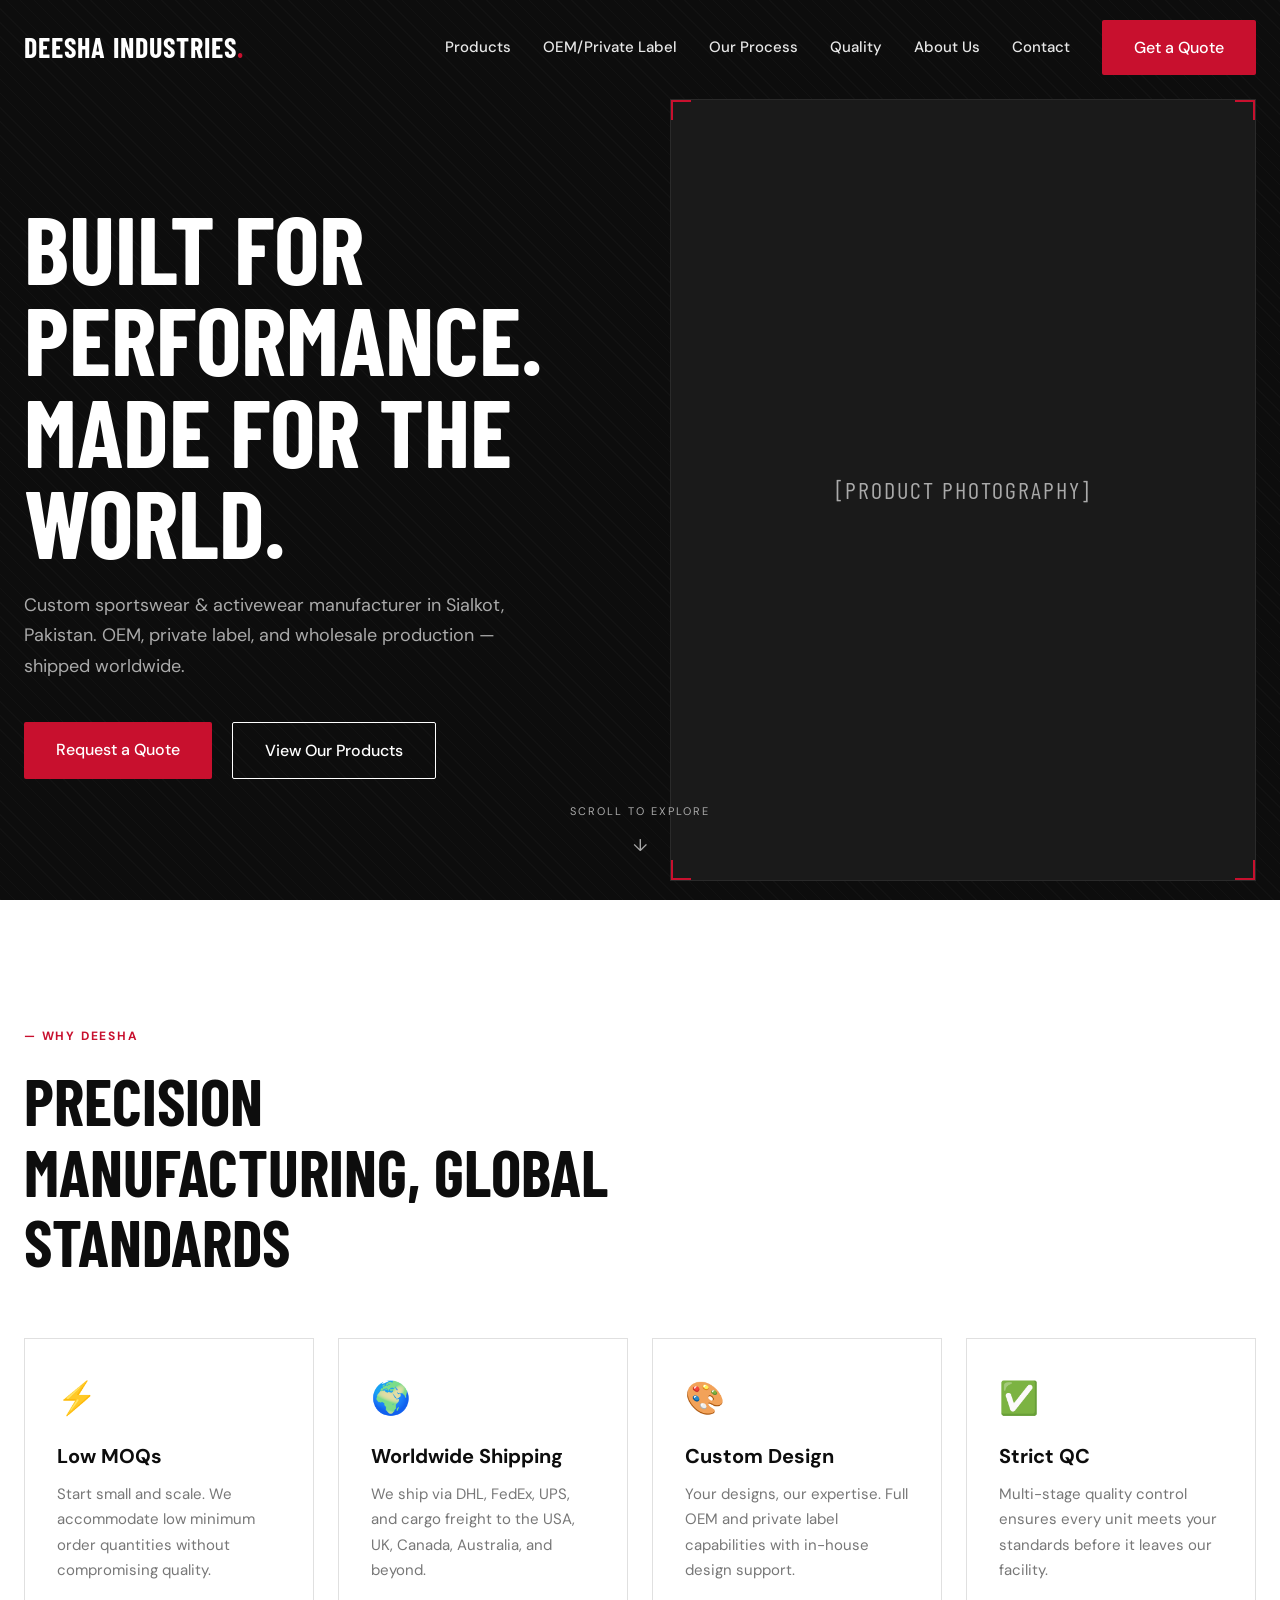
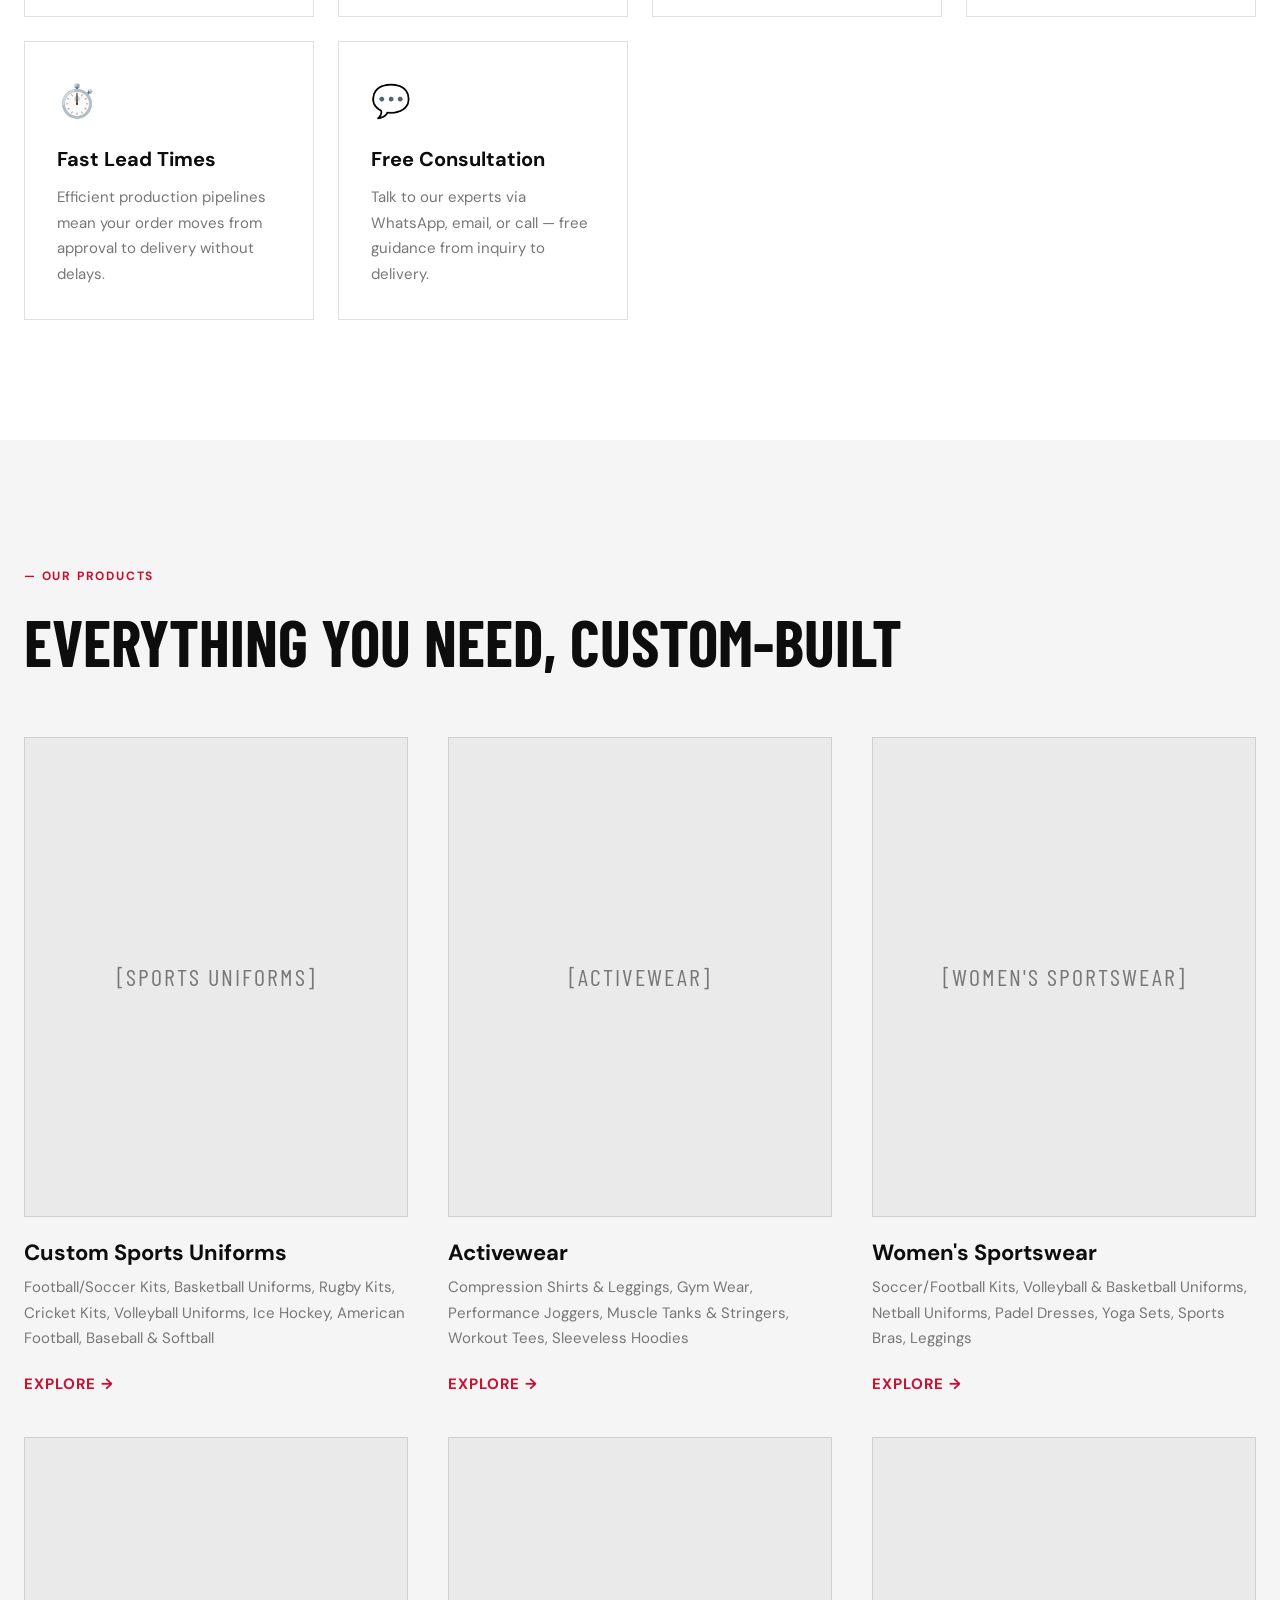
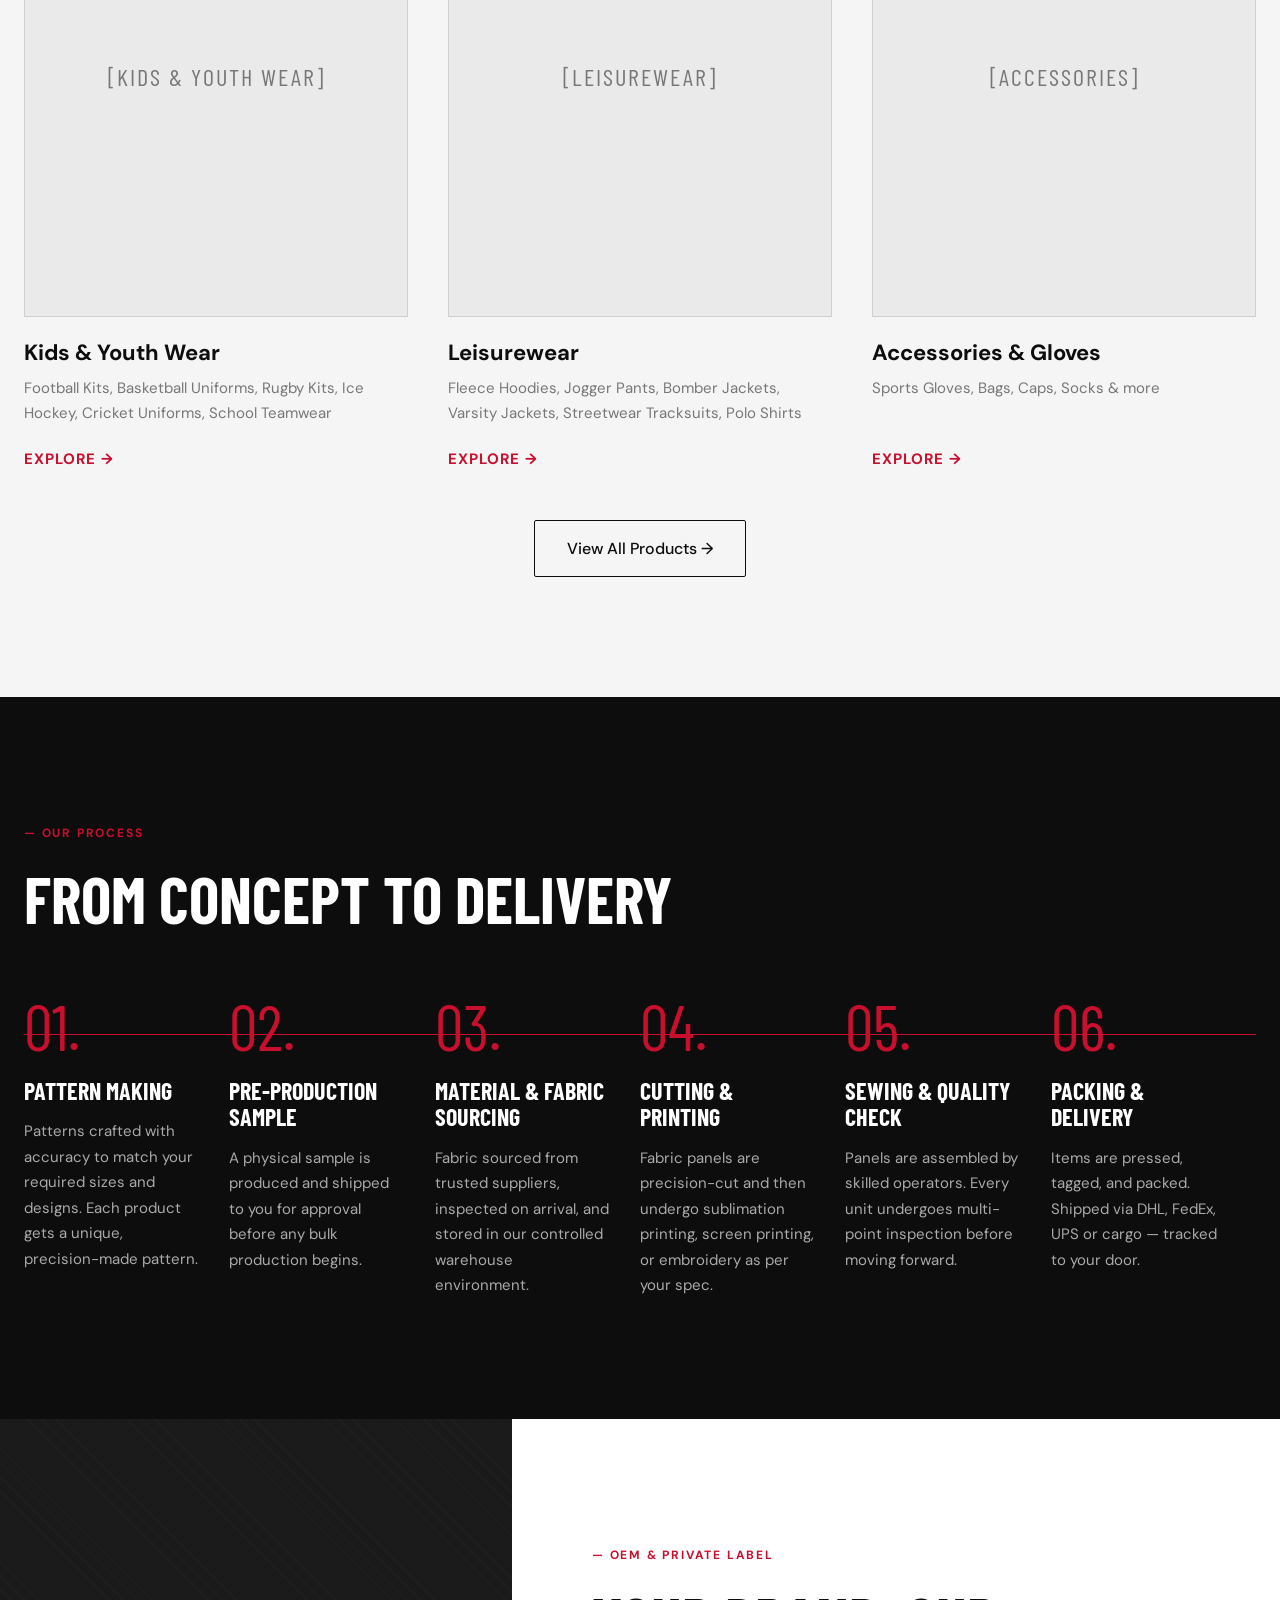
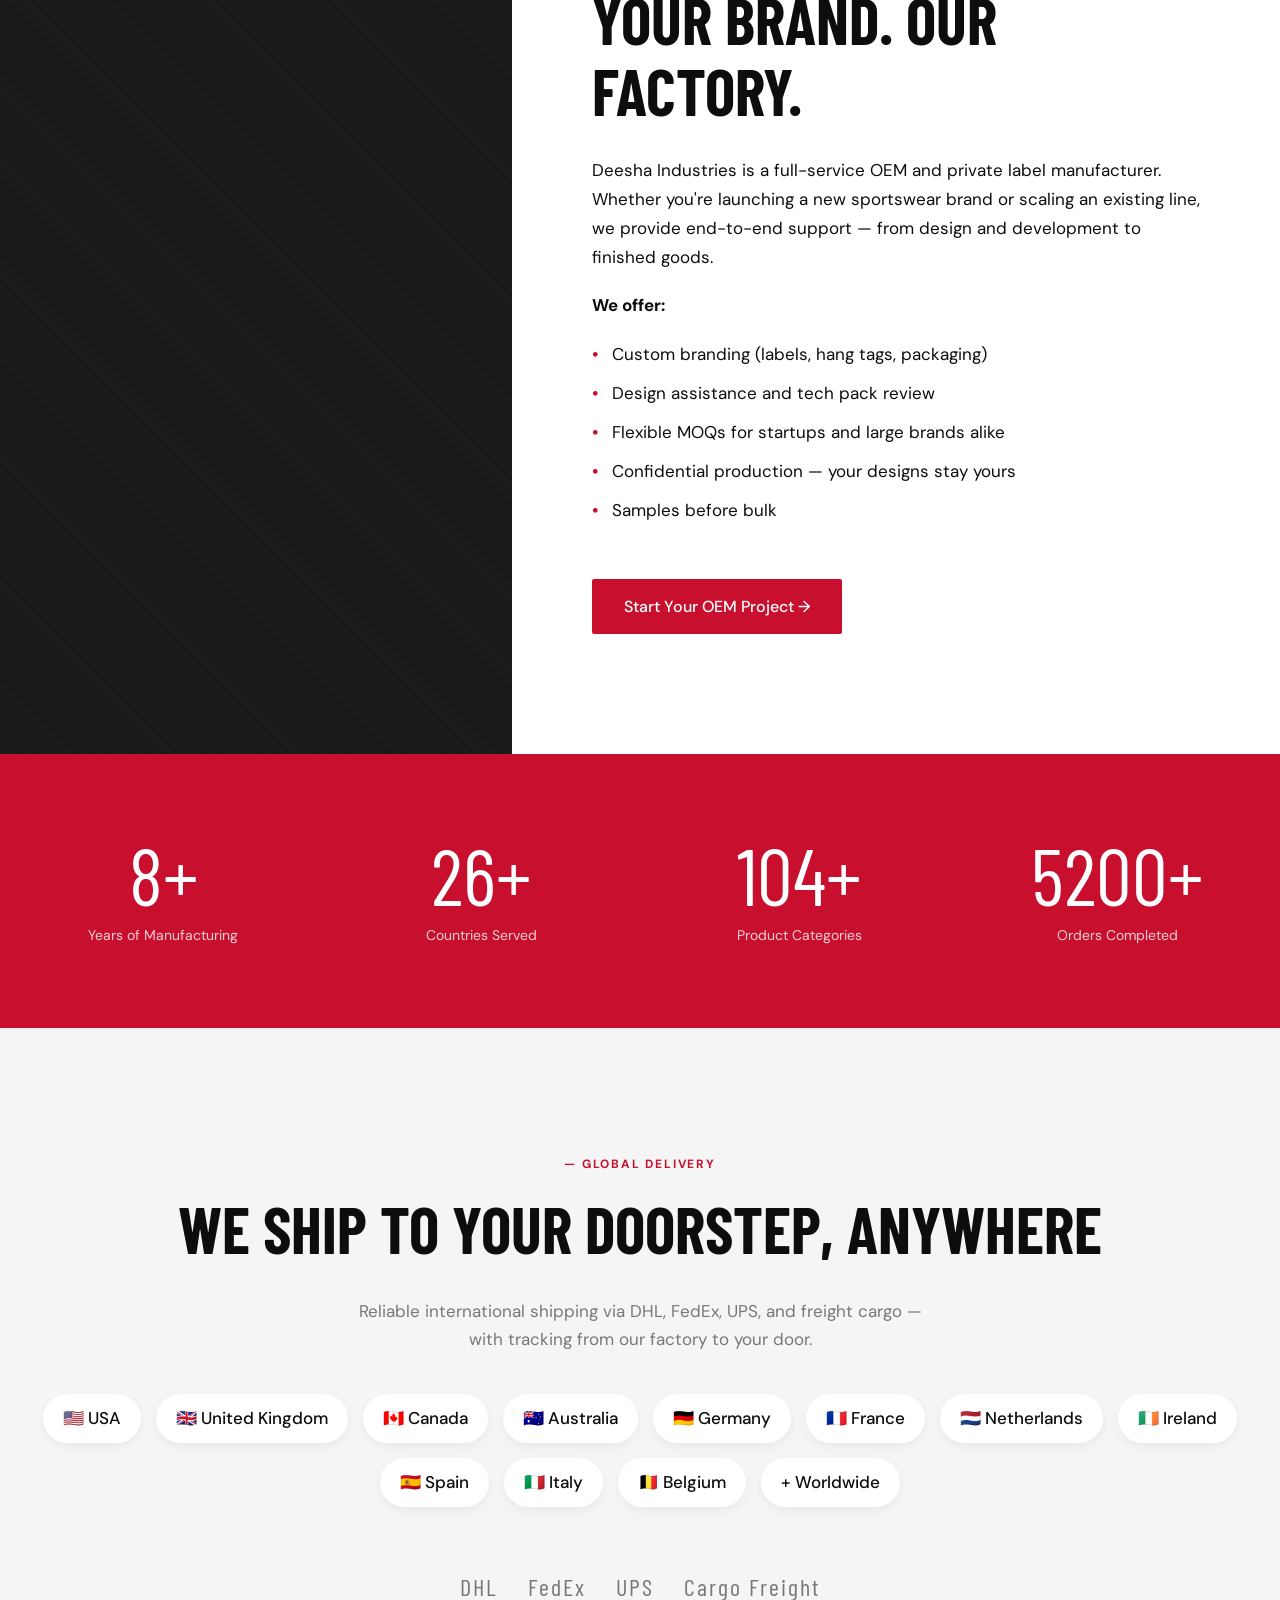
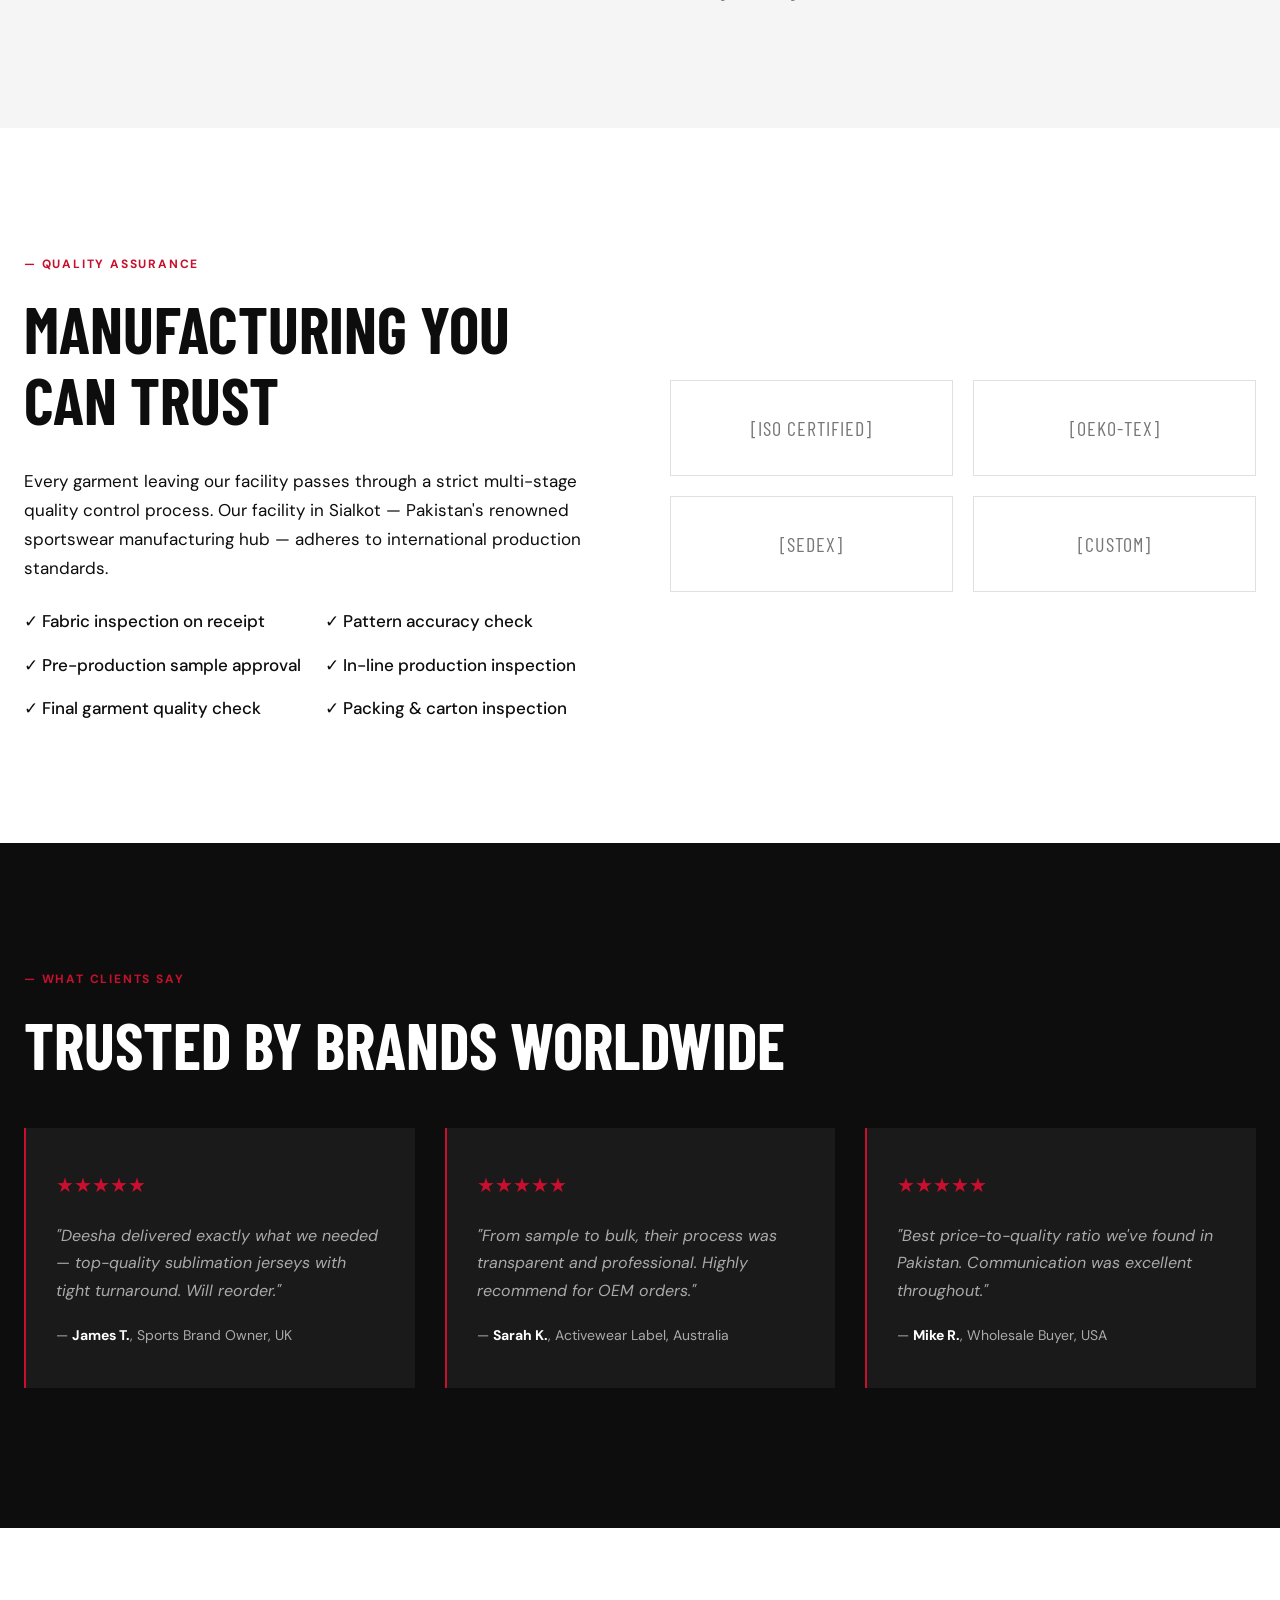
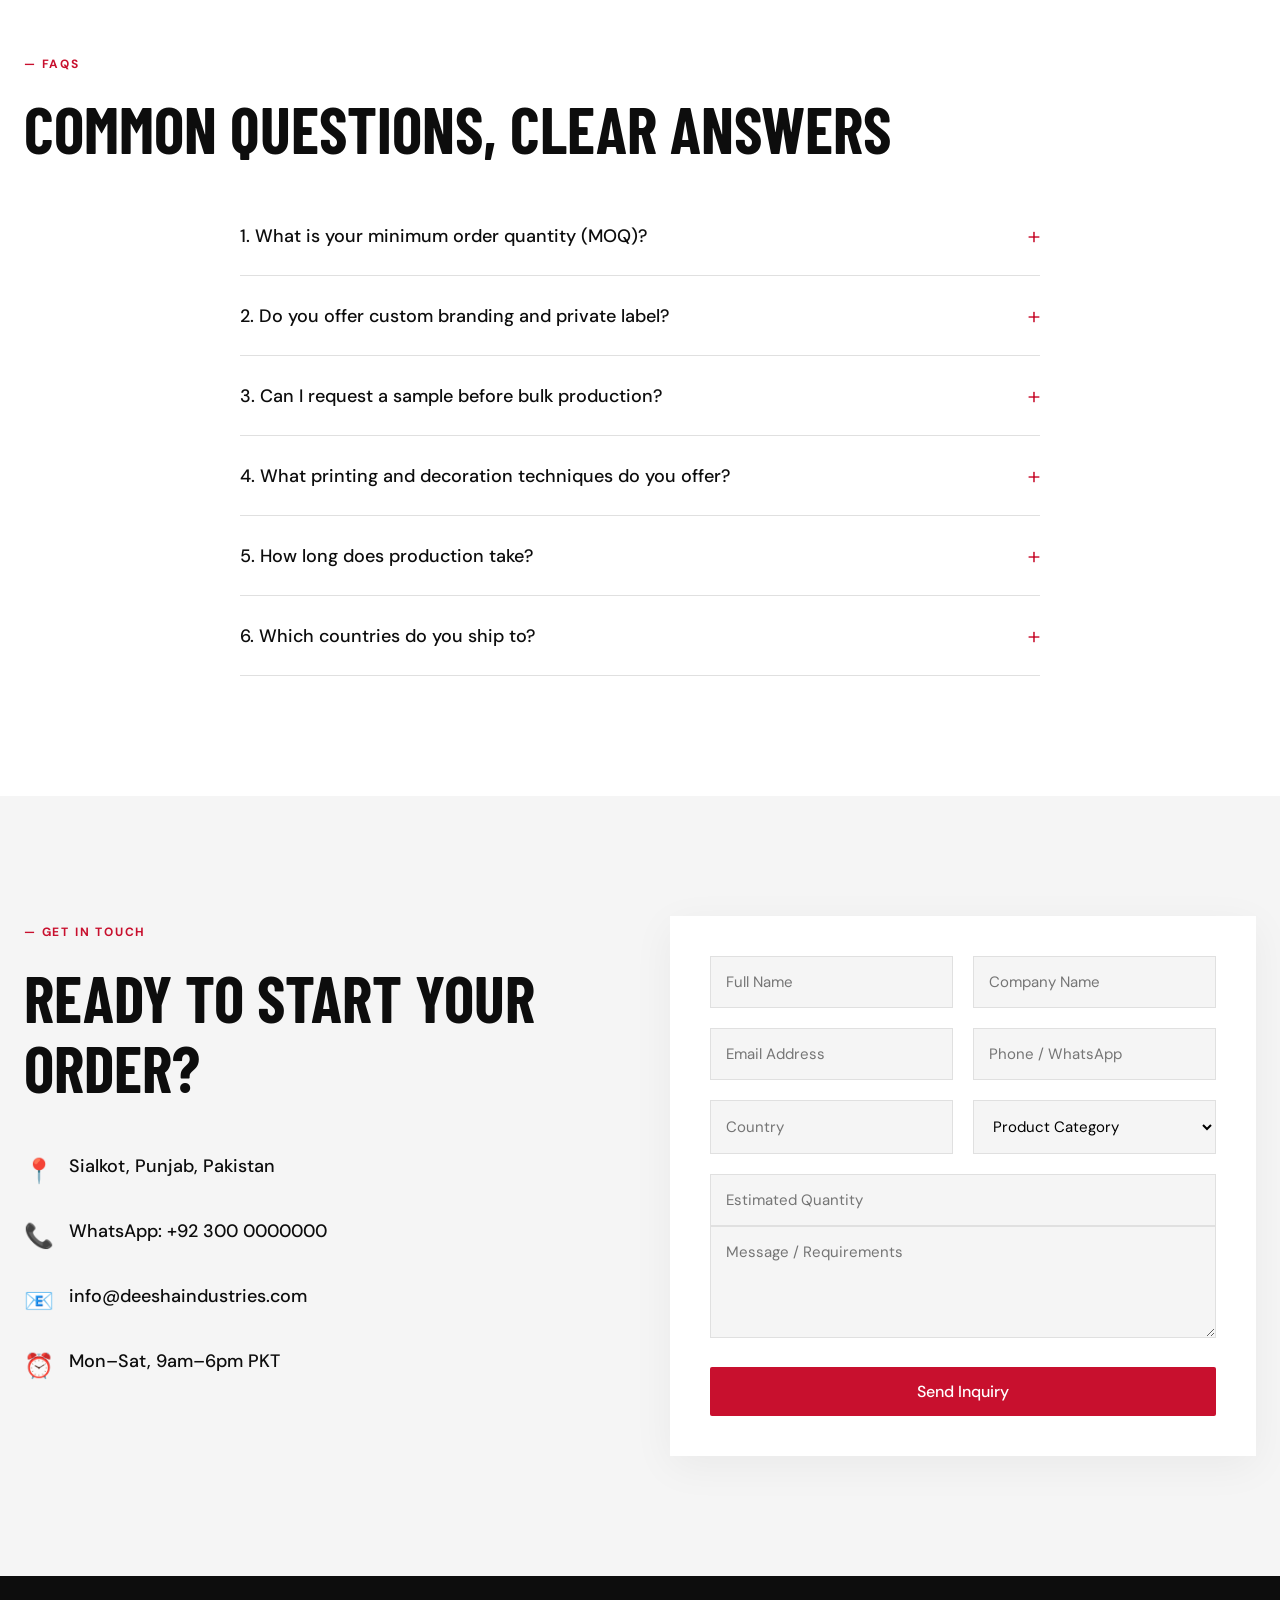
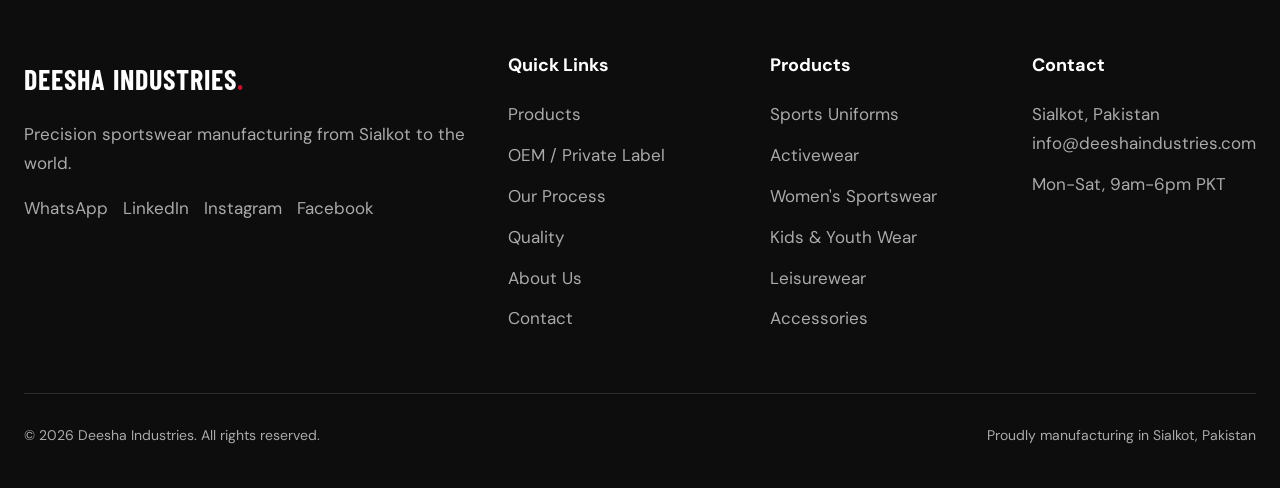
==== index.html @ e4eeff24 "init" ====
<!DOCTYPE html>
<html lang="en">
<head>
    <meta charset="UTF-8">
    <meta name="viewport" content="width=device-width, initial-scale=1.0">
    <meta name="description" content="Deesha Industries - Custom sportswear & activewear manufacturer in Sialkot, Pakistan. OEM, private label, and wholesale production — shipped worldwide.">
    <meta property="og:title" content="Deesha Industries - Premium Sportswear Manufacturer">
    <title>Deesha Industries | Sportswear Manufacturer</title>
    
    <link rel="preconnect" href="https://fonts.googleapis.com">
    <link rel="preconnect" href="https://fonts.gstatic.com" crossorigin>
    <link href="https://fonts.googleapis.com/css2?family=Barlow+Condensed:wght@700&family=DM+Sans:opsz,wght@9..40,400;9..40,500&display=swap" rel="stylesheet">
    
    <link rel="stylesheet" href="style.css">
</head>
<body>

    <!-- Navigation -->
    <nav id="navbar">
        <div class="nav-container">
            <a href="#" class="logo">DEESHA INDUSTRIES<span class="dot">.</span></a>
            
            <div class="nav-links">
                <a href="#products">Products</a>
                <a href="#oem">OEM/Private Label</a>
                <a href="#process">Our Process</a>
                <a href="#quality">Quality</a>
                <a href="#about">About Us</a>
                <a href="#contact">Contact</a>
                <a href="#contact" class="btn btn-primary nav-btn">Get a Quote</a>
            </div>

            <button class="hamburger" aria-label="Toggle menu">
                <span></span>
                <span></span>
                <span></span>
            </button>
        </div>
    </nav>

    <!-- Mobile Nav Overlay -->
    <div class="mobile-nav-overlay">
        <div class="mobile-nav-links">
            <a href="#products">Products</a>
            <a href="#oem">OEM/Private Label</a>
            <a href="#process">Our Process</a>
            <a href="#quality">Quality</a>
            <a href="#about">About Us</a>
            <a href="#contact">Contact</a>
            <a href="#contact" class="btn btn-primary">Get a Quote</a>
        </div>
    </div>

    <!-- Hero Section -->
    <section id="hero" class="hero">
        <div class="container hero-container">
            <div class="hero-content fade-up">
                <h1>BUILT FOR<br>PERFORMANCE.<br>MADE FOR THE WORLD.</h1>
                <p>Custom sportswear & activewear manufacturer in Sialkot, Pakistan. OEM, private label, and wholesale production — shipped worldwide.</p>
                <div class="hero-btns">
                    <a href="#contact" class="btn btn-primary">Request a Quote</a>
                    <a href="#products" class="btn btn-ghost">View Our Products</a>
                </div>
            </div>
            <div class="hero-image fade-up delay-1">
                <div class="placeholder-box">
                    <div class="corner top-left"></div>
                    <div class="corner top-right"></div>
                    <div class="corner bottom-left"></div>
                    <div class="corner bottom-right"></div>
                    <span>[PRODUCT PHOTOGRAPHY]</span>
                </div>
            </div>
        </div>
        <div class="scroll-indicator">
            <span>SCROLL TO EXPLORE</span>
            <div class="arrow">↓</div>
        </div>
    </section>

    <!-- Why Choose Us -->
    <section id="about" class="why-us section-padding">
        <div class="container">
            <span class="section-label">— WHY DEESHA</span>
            <h2 class="fade-up">Precision Manufacturing, Global Standards</h2>
            
            <div class="features-grid">
                <div class="feature-card fade-up">
                    <div class="icon">⚡</div>
                    <h3>Low MOQs</h3>
                    <p>Start small and scale. We accommodate low minimum order quantities without compromising quality.</p>
                </div>
                <div class="feature-card fade-up delay-1">
                    <div class="icon">🌍</div>
                    <h3>Worldwide Shipping</h3>
                    <p>We ship via DHL, FedEx, UPS, and cargo freight to the USA, UK, Canada, Australia, and beyond.</p>
                </div>
                <div class="feature-card fade-up delay-2">
                    <div class="icon">🎨</div>
                    <h3>Custom Design</h3>
                    <p>Your designs, our expertise. Full OEM and private label capabilities with in-house design support.</p>
                </div>
                <div class="feature-card fade-up delay-3">
                    <div class="icon">✅</div>
                    <h3>Strict QC</h3>
                    <p>Multi-stage quality control ensures every unit meets your standards before it leaves our facility.</p>
                </div>
                <div class="feature-card fade-up">
                    <div class="icon">⏱️</div>
                    <h3>Fast Lead Times</h3>
                    <p>Efficient production pipelines mean your order moves from approval to delivery without delays.</p>
                </div>
                <div class="feature-card fade-up delay-1">
                    <div class="icon">💬</div>
                    <h3>Free Consultation</h3>
                    <p>Talk to our experts via WhatsApp, email, or call — free guidance from inquiry to delivery.</p>
                </div>
            </div>
        </div>
    </section>

    <!-- Products Grid -->
    <section id="products" class="products section-padding">
        <div class="container">
            <span class="section-label">— OUR PRODUCTS</span>
            <h2 class="fade-up">Everything You Need, Custom-Built</h2>
            
            <div class="products-grid">
                <div class="product-card fade-up">
                    <div class="product-img placeholder-box light">
                        <span>[SPORTS UNIFORMS]</span>
                    </div>
                    <h3>Custom Sports Uniforms</h3>
                    <p>Football/Soccer Kits, Basketball Uniforms, Rugby Kits, Cricket Kits, Volleyball Uniforms, Ice Hockey, American Football, Baseball & Softball</p>
                    <a href="#" class="explore-link">Explore →</a>
                </div>
                <div class="product-card fade-up delay-1">
                    <div class="product-img placeholder-box light">
                        <span>[ACTIVEWEAR]</span>
                    </div>
                    <h3>Activewear</h3>
                    <p>Compression Shirts & Leggings, Gym Wear, Performance Joggers, Muscle Tanks & Stringers, Workout Tees, Sleeveless Hoodies</p>
                    <a href="#" class="explore-link">Explore →</a>
                </div>
                <div class="product-card fade-up delay-2">
                    <div class="product-img placeholder-box light">
                        <span>[WOMEN'S SPORTSWEAR]</span>
                    </div>
                    <h3>Women's Sportswear</h3>
                    <p>Soccer/Football Kits, Volleyball & Basketball Uniforms, Netball Uniforms, Padel Dresses, Yoga Sets, Sports Bras, Leggings</p>
                    <a href="#" class="explore-link">Explore →</a>
                </div>
                <div class="product-card fade-up">
                    <div class="product-img placeholder-box light">
                        <span>[KIDS & YOUTH WEAR]</span>
                    </div>
                    <h3>Kids & Youth Wear</h3>
                    <p>Football Kits, Basketball Uniforms, Rugby Kits, Ice Hockey, Cricket Uniforms, School Teamwear</p>
                    <a href="#" class="explore-link">Explore →</a>
                </div>
                <div class="product-card fade-up delay-1">
                    <div class="product-img placeholder-box light">
                        <span>[LEISUREWEAR]</span>
                    </div>
                    <h3>Leisurewear</h3>
                    <p>Fleece Hoodies, Jogger Pants, Bomber Jackets, Varsity Jackets, Streetwear Tracksuits, Polo Shirts</p>
                    <a href="#" class="explore-link">Explore →</a>
                </div>
                <div class="product-card fade-up delay-2">
                    <div class="product-img placeholder-box light">
                        <span>[ACCESSORIES]</span>
                    </div>
                    <h3>Accessories & Gloves</h3>
                    <p>Sports Gloves, Bags, Caps, Socks & more</p>
                    <a href="#" class="explore-link">Explore →</a>
                </div>
            </div>
            
            <div class="text-center mt-5 fade-up">
                <a href="#" class="btn btn-ghost dark-text">View All Products →</a>
            </div>
        </div>
    </section>

    <!-- How We Work -->
    <section id="process" class="process section-padding dark-section">
        <div class="container">
            <span class="section-label dark">— OUR PROCESS</span>
            <h2 class="fade-up text-white">From Concept to Delivery</h2>
            
            <div class="timeline fade-up">
                <div class="timeline-line"></div>
                <div class="timeline-step">
                    <div class="step-num">01.</div>
                    <h3>Pattern Making</h3>
                    <p>Patterns crafted with accuracy to match your required sizes and designs. Each product gets a unique, precision-made pattern.</p>
                </div>
                <div class="timeline-step">
                    <div class="step-num">02.</div>
                    <h3>Pre-Production Sample</h3>
                    <p>A physical sample is produced and shipped to you for approval before any bulk production begins.</p>
                </div>
                <div class="timeline-step">
                    <div class="step-num">03.</div>
                    <h3>Material & Fabric Sourcing</h3>
                    <p>Fabric sourced from trusted suppliers, inspected on arrival, and stored in our controlled warehouse environment.</p>
                </div>
                <div class="timeline-step">
                    <div class="step-num">04.</div>
                    <h3>Cutting & Printing</h3>
                    <p>Fabric panels are precision-cut and then undergo sublimation printing, screen printing, or embroidery as per your spec.</p>
                </div>
                <div class="timeline-step">
                    <div class="step-num">05.</div>
                    <h3>Sewing & Quality Check</h3>
                    <p>Panels are assembled by skilled operators. Every unit undergoes multi-point inspection before moving forward.</p>
                </div>
                <div class="timeline-step">
                    <div class="step-num">06.</div>
                    <h3>Packing & Delivery</h3>
                    <p>Items are pressed, tagged, and packed. Shipped via DHL, FedEx, UPS or cargo — tracked to your door.</p>
                </div>
            </div>
        </div>
    </section>

    <!-- OEM / Private Label -->
    <section id="oem" class="oem">
        <div class="oem-split">
            <div class="oem-dark"></div>
            <div class="oem-content section-padding fade-up">
                <span class="section-label">— OEM & PRIVATE LABEL</span>
                <h2>Your Brand. Our Factory.</h2>
                <p>Deesha Industries is a full-service OEM and private label manufacturer. Whether you're launching a new sportswear brand or scaling an existing line, we provide end-to-end support — from design and development to finished goods.</p>
                
                <p><strong>We offer:</strong></p>
                <ul>
                    <li>Custom branding (labels, hang tags, packaging)</li>
                    <li>Design assistance and tech pack review</li>
                    <li>Flexible MOQs for startups and large brands alike</li>
                    <li>Confidential production — your designs stay yours</li>
                    <li>Samples before bulk</li>
                </ul>
                
                <a href="#contact" class="btn btn-primary mt-4">Start Your OEM Project →</a>
            </div>
        </div>
    </section>

    <!-- Stats -->
    <section class="stats">
        <div class="container">
            <div class="stats-grid" id="stats-counter">
                <div class="stat-item">
                    <div class="stat-num"><span class="counter" data-target="15">0</span>+</div>
                    <div class="stat-label">Years of Manufacturing</div>
                </div>
                <div class="stat-item">
                    <div class="stat-num"><span class="counter" data-target="50">0</span>+</div>
                    <div class="stat-label">Countries Served</div>
                </div>
                <div class="stat-item">
                    <div class="stat-num"><span class="counter" data-target="200">0</span>+</div>
                    <div class="stat-label">Product Categories</div>
                </div>
                <div class="stat-item">
                    <div class="stat-num"><span class="counter" data-target="10000">0</span>+</div>
                    <div class="stat-label">Orders Completed</div>
                </div>
            </div>
        </div>
    </section>

    <!-- Global Shipping -->
    <section class="shipping section-padding">
        <div class="container fade-up">
            <span class="section-label">— GLOBAL DELIVERY</span>
            <h2>We Ship to Your Doorstep, Anywhere</h2>
            <p class="subtext">Reliable international shipping via DHL, FedEx, UPS, and freight cargo — with tracking from our factory to your door.</p>
            
            <div class="regions-cloud mt-5">
                <span class="region-tag">🇺🇸 USA</span>
                <span class="region-tag">🇬🇧 United Kingdom</span>
                <span class="region-tag">🇨🇦 Canada</span>
                <span class="region-tag">🇦🇺 Australia</span>
                <span class="region-tag">🇩🇪 Germany</span>
                <span class="region-tag">🇫🇷 France</span>
                <span class="region-tag">🇳🇱 Netherlands</span>
                <span class="region-tag">🇮🇪 Ireland</span>
                <span class="region-tag">🇪🇸 Spain</span>
                <span class="region-tag">🇮🇹 Italy</span>
                <span class="region-tag">🇧🇪 Belgium</span>
                <span class="region-tag">+ Worldwide</span>
            </div>
            
            <div class="partners mt-5">
                <span class="partner-badge">DHL</span>
                <span class="partner-badge">FedEx</span>
                <span class="partner-badge">UPS</span>
                <span class="partner-badge">Cargo Freight</span>
            </div>
        </div>
    </section>

    <!-- Certifications & Quality -->
    <section id="quality" class="quality section-padding bg-white">
        <div class="container">
            <div class="quality-grid">
                <div class="quality-content fade-up">
                    <span class="section-label">— QUALITY ASSURANCE</span>
                    <h2>Manufacturing You Can Trust</h2>
                    <p>Every garment leaving our facility passes through a strict multi-stage quality control process. Our facility in Sialkot — Pakistan's renowned sportswear manufacturing hub — adheres to international production standards.</p>
                    
                    <ul class="check-list mt-4">
                        <li>✓ Fabric inspection on receipt</li>
                        <li>✓ Pattern accuracy check</li>
                        <li>✓ Pre-production sample approval</li>
                        <li>✓ In-line production inspection</li>
                        <li>✓ Final garment quality check</li>
                        <li>✓ Packing & carton inspection</li>
                    </ul>
                </div>
                <div class="certifications fade-up delay-1">
                    <div class="cert-box">
                        <span>[ISO CERTIFIED]</span>
                    </div>
                    <div class="cert-box">
                        <span>[OEKO-TEX]</span>
                    </div>
                    <div class="cert-box">
                        <span>[SEDEX]</span>
                    </div>
                    <div class="cert-box">
                        <span>[CUSTOM]</span>
                    </div>
                </div>
            </div>
        </div>
    </section>

    <!-- Testimonials -->
    <section class="testimonials section-padding dark-section">
        <div class="container">
            <span class="section-label dark">— WHAT CLIENTS SAY</span>
            <h2 class="fade-up text-white">Trusted by Brands Worldwide</h2>
            
            <div class="testimonial-grid mt-5">
                <div class="testimonial-card fade-up">
                    <div class="stars">★★★★★</div>
                    <p class="quote">"Deesha delivered exactly what we needed — top-quality sublimation jerseys with tight turnaround. Will reorder."</p>
                    <p class="author">— <strong>James T.</strong>, Sports Brand Owner, UK</p>
                </div>
                <div class="testimonial-card fade-up delay-1">
                    <div class="stars">★★★★★</div>
                    <p class="quote">"From sample to bulk, their process was transparent and professional. Highly recommend for OEM orders."</p>
                    <p class="author">— <strong>Sarah K.</strong>, Activewear Label, Australia</p>
                </div>
                <div class="testimonial-card fade-up delay-2">
                    <div class="stars">★★★★★</div>
                    <p class="quote">"Best price-to-quality ratio we've found in Pakistan. Communication was excellent throughout."</p>
                    <p class="author">— <strong>Mike R.</strong>, Wholesale Buyer, USA</p>
                </div>
            </div>
        </div>
    </section>

    <!-- FAQ -->
    <section class="faq section-padding bg-white">
        <div class="container fade-up">
            <span class="section-label">— FAQS</span>
            <h2>Common Questions, Clear Answers</h2>
            
            <div class="accordion mt-5">
                <div class="accordion-item">
                    <button class="accordion-header">1. What is your minimum order quantity (MOQ)? <span class="icon">+</span></button>
                    <div class="accordion-content">
                        <p>Our MOQ varies by product type. We accommodate small runs for startups and large bulk orders for established brands. Contact us for specific MOQs.</p>
                    </div>
                </div>
                <div class="accordion-item">
                    <button class="accordion-header">2. Do you offer custom branding and private label? <span class="icon">+</span></button>
                    <div class="accordion-content">
                        <p>Yes. We offer full private label services including custom labels, hang tags, packaging, and confidential production.</p>
                    </div>
                </div>
                <div class="accordion-item">
                    <button class="accordion-header">3. Can I request a sample before bulk production? <span class="icon">+</span></button>
                    <div class="accordion-content">
                        <p>Absolutely. We produce a pre-production sample for your approval before any bulk order begins.</p>
                    </div>
                </div>
                <div class="accordion-item">
                    <button class="accordion-header">4. What printing and decoration techniques do you offer? <span class="icon">+</span></button>
                    <div class="accordion-content">
                        <p>We offer sublimation printing, screen printing, heat transfer, and embroidery depending on the product.</p>
                    </div>
                </div>
                <div class="accordion-item">
                    <button class="accordion-header">5. How long does production take? <span class="icon">+</span></button>
                    <div class="accordion-content">
                        <p>Lead times vary by order size and complexity, but typically range from 3–6 weeks after sample approval.</p>
                    </div>
                </div>
                <div class="accordion-item">
                    <button class="accordion-header">6. Which countries do you ship to? <span class="icon">+</span></button>
                    <div class="accordion-content">
                        <p>We ship worldwide including USA, UK, Canada, Australia, Germany, France, Netherlands, Ireland, and many more countries via DHL, FedEx, UPS, and cargo.</p>
                    </div>
                </div>
            </div>
        </div>
    </section>

    <!-- Contact -->
    <section id="contact" class="contact section-padding">
        <div class="container">
            <div class="contact-grid">
                <div class="contact-info fade-up">
                    <span class="section-label">— GET IN TOUCH</span>
                    <h2>Ready to Start Your Order?</h2>
                    
                    <div class="info-items mt-5">
                        <div class="info-item">
                            <span class="icon">📍</span>
                            <p>Sialkot, Punjab, Pakistan</p>
                        </div>
                        <div class="info-item">
                            <span class="icon">📞</span>
                            <p><a href="#">WhatsApp: +92 300 0000000</a></p>
                        </div>
                        <div class="info-item">
                            <span class="icon">📧</span>
                            <p><a href="mailto:info@deeshaindustries.com">info@deeshaindustries.com</a></p>
                        </div>
                        <div class="info-item">
                            <span class="icon">⏰</span>
                            <p>Mon–Sat, 9am–6pm PKT</p>
                        </div>
                    </div>
                </div>
                <div class="contact-form fade-up delay-1">
                    <form action="mailto:info@deeshaindustries.com" method="post" enctype="text/plain">
                        <div class="form-row">
                            <input type="text" name="name" placeholder="Full Name" required>
                            <input type="text" name="company" placeholder="Company Name">
                        </div>
                        <div class="form-row">
                            <input type="email" name="email" placeholder="Email Address" required>
                            <input type="tel" name="phone" placeholder="Phone / WhatsApp">
                        </div>
                        <div class="form-row">
                            <input type="text" name="country" placeholder="Country" required>
                            <select name="category" required>
                                <option value="" disabled selected>Product Category</option>
                                <option value="Sports Uniforms">Sports Uniforms</option>
                                <option value="Activewear">Activewear</option>
                                <option value="Women's Wear">Women's Wear</option>
                                <option value="Kids Wear">Kids Wear</option>
                                <option value="Leisurewear">Leisurewear</option>
                                <option value="Accessories">Accessories</option>
                                <option value="Other">Other</option>
                            </select>
                        </div>
                        <input type="text" name="quantity" placeholder="Estimated Quantity">
                        <textarea name="message" placeholder="Message / Requirements" rows="4" required></textarea>
                        <button type="submit" class="btn btn-primary w-100">Send Inquiry</button>
                    </form>
                </div>
            </div>
        </div>
    </section>

    <!-- Footer -->
    <footer class="footer">
        <div class="container">
            <div class="footer-grid">
                <div class="footer-col">
                    <a href="#" class="logo text-white">DEESHA INDUSTRIES<span class="dot">.</span></a>
                    <p class="mt-3 text-muted">Precision sportswear manufacturing from Sialkot to the world.</p>
                    <div class="social-links mt-3">
                        <a href="#">WhatsApp</a>
                        <a href="#">LinkedIn</a>
                        <a href="#">Instagram</a>
                        <a href="#">Facebook</a>
                    </div>
                </div>
                <div class="footer-col">
                    <h4>Quick Links</h4>
                    <a href="#products">Products</a>
                    <a href="#oem">OEM / Private Label</a>
                    <a href="#process">Our Process</a>
                    <a href="#quality">Quality</a>
                    <a href="#about">About Us</a>
                    <a href="#contact">Contact</a>
                </div>
                <div class="footer-col">
                    <h4>Products</h4>
                    <a href="#">Sports Uniforms</a>
                    <a href="#">Activewear</a>
                    <a href="#">Women's Sportswear</a>
                    <a href="#">Kids & Youth Wear</a>
                    <a href="#">Leisurewear</a>
                    <a href="#">Accessories</a>
                </div>
                <div class="footer-col">
                    <h4>Contact</h4>
                    <p>Sialkot, Pakistan</p>
                    <p><a href="mailto:info@deeshaindustries.com">info@deeshaindustries.com</a></p>
                    <p>Mon-Sat, 9am-6pm PKT</p>
                </div>
            </div>
            <div class="footer-bottom mt-5">
                <p>&copy; 2026 Deesha Industries. All rights reserved.</p>
                <p>Proudly manufacturing in Sialkot, Pakistan</p>
            </div>
        </div>
    </footer>

    <script src="script.js"></script>
</body>
</html>
---- style.css ----
/* =========================================
   CSS Variables
   ========================================= */
:root {
  --color-bg-dark: #0D0D0D;
  --color-bg-mid: #1A1A1A;
  --color-bg-light: #F5F5F5;
  --color-white: #FFFFFF;
  --color-accent: #C8102E;        /* Primary red */
  --color-accent-hover: #A00D24;  /* Darker red for hover */
  --color-text-primary: #0D0D0D;
  --color-text-muted: #777777;
  --color-text-on-dark: #AAAAAA;
  --color-border: #E0E0E0;
  --color-border-dark: #2A2A2A;

  --font-heading: 'Barlow Condensed', sans-serif;
  --font-body: 'DM Sans', sans-serif;
}

/* =========================================
   Reset & Base Styles
   ========================================= */
* {
  margin: 0;
  padding: 0;
  box-sizing: border-box;
}

html {
  scroll-behavior: smooth;
}

body {
  font-family: var(--font-body);
  font-size: 17px;
  line-height: 1.7;
  color: var(--color-text-primary);
  background-color: var(--color-white);
  overflow-x: hidden;
}

h1, h2, h3, h4, h5, h6 {
  font-family: var(--font-heading);
  text-transform: uppercase;
  font-weight: 700;
  margin-bottom: 0.5em;
  line-height: 1.1;
}

h1 { font-size: 48px; }
h2 { font-size: 36px; }
h3 { font-size: 28px; }
h4 { font-size: 24px; }

@media (min-width: 768px) {
  h1 { font-size: 80px; }
  h2 { font-size: 52px; }
  h3 { font-size: 32px; }
}

@media (min-width: 1200px) {
  h1 { font-size: 96px; line-height: 0.95; }
  h2 { font-size: 64px; }
}

a {
  text-decoration: none;
  color: inherit;
  transition: all 0.3s ease;
}

ul {
  list-style: none;
}

img {
  max-width: 100%;
  height: auto;
  display: block;
}

.container {
  width: 100%;
  max-width: 1280px;
  margin: 0 auto;
  padding: 0 24px;
}

.section-padding {
  padding: 80px 0;
}

@media (min-width: 768px) {
  .section-padding {
    padding: 120px 0;
  }
}

.mt-3 { margin-top: 1rem; }
.mt-4 { margin-top: 1.5rem; }
.mt-5 { margin-top: 3rem; }
.w-100 { width: 100%; }
.text-center { text-align: center; }
.text-white { color: var(--color-white) !important; }
.text-muted { color: var(--color-text-on-dark); }

/* Section Labels */
.section-label {
  display: inline-block;
  font-size: 12px;
  color: var(--color-accent);
  text-transform: uppercase;
  letter-spacing: 0.15em;
  font-weight: 700;
  margin-bottom: 20px;
}

.section-label.dark {
  color: var(--color-accent);
}

/* =========================================
   Buttons
   ========================================= */
.btn {
  display: inline-block;
  padding: 14px 32px;
  font-family: var(--font-body);
  font-weight: 500;
  font-size: 16px;
  text-align: center;
  cursor: pointer;
  border: none;
  border-radius: 2px;
  transition: all 0.3s ease;
}

.btn-primary {
  background-color: var(--color-accent);
  color: var(--color-white);
}

.btn-primary:hover {
  background-color: var(--color-accent-hover);
  transform: translateY(-2px);
  box-shadow: 0 10px 20px rgba(200, 16, 46, 0.2);
}

.btn-ghost {
  background-color: transparent;
  color: var(--color-white);
  border: 1px solid var(--color-white);
}

.btn-ghost:hover {
  background-color: var(--color-white);
  color: var(--color-bg-dark);
}

.btn-ghost.dark-text {
  color: var(--color-text-primary);
  border-color: var(--color-text-primary);
}

.btn-ghost.dark-text:hover {
  background-color: var(--color-text-primary);
  color: var(--color-white);
}

/* =========================================
   Navigation
   ========================================= */
nav {
  position: fixed;
  top: 0;
  left: 0;
  width: 100%;
  z-index: 1000;
  padding: 20px 0;
  transition: all 0.3s ease;
}

nav.scrolled {
  background-color: rgba(13, 13, 13, 0.9);
  backdrop-filter: blur(8px);
  padding: 15px 0;
  box-shadow: 0 4px 20px rgba(0, 0, 0, 0.1);
}

.nav-container {
  max-width: 1280px;
  margin: 0 auto;
  padding: 0 24px;
  display: flex;
  justify-content: space-between;
  align-items: center;
}

.logo {
  font-family: var(--font-heading);
  font-size: 28px;
  font-weight: 700;
  color: var(--color-white);
  letter-spacing: 1px;
}

.logo .dot {
  color: var(--color-accent);
}

.nav-links {
  display: none;
}

@media (min-width: 1024px) {
  .nav-links {
    display: flex;
    align-items: center;
    gap: 32px;
  }
  
  .nav-links a:not(.btn) {
    color: var(--color-white);
    font-size: 15px;
    font-weight: 500;
    position: relative;
    opacity: 0.9;
  }
  
  .nav-links a:not(.btn):hover {
    opacity: 1;
  }
  
  .nav-links a:not(.btn)::after {
    content: '';
    position: absolute;
    bottom: -5px;
    left: 0;
    width: 0;
    height: 2px;
    background-color: var(--color-accent);
    transition: width 0.3s ease;
  }
  
  .nav-links a:not(.btn):hover::after {
    width: 100%;
  }
}

/* Mobile Nav */
.hamburger {
  display: block;
  background: none;
  border: none;
  cursor: pointer;
  z-index: 1001;
}

.hamburger span {
  display: block;
  width: 25px;
  height: 2px;
  background-color: var(--color-white);
  margin: 5px 0;
  transition: all 0.3s ease;
}

@media (min-width: 1024px) {
  .hamburger {
    display: none;
  }
}

.hamburger.active span:nth-child(1) {
  transform: translateY(7px) rotate(45deg);
}

.hamburger.active span:nth-child(2) {
  opacity: 0;
}

.hamburger.active span:nth-child(3) {
  transform: translateY(-7px) rotate(-45deg);
}

.mobile-nav-overlay {
  position: fixed;
  top: 0;
  left: 0;
  width: 100%;
  height: 100vh;
  background-color: var(--color-bg-dark);
  z-index: 999;
  display: flex;
  flex-direction: column;
  justify-content: center;
  align-items: center;
  transform: translateY(-100%);
  transition: transform 0.4s cubic-bezier(0.77, 0, 0.175, 1);
}

.mobile-nav-overlay.open {
  transform: translateY(0);
}

.mobile-nav-links {
  display: flex;
  flex-direction: column;
  align-items: center;
  gap: 24px;
}

.mobile-nav-links a {
  font-family: var(--font-heading);
  font-size: 32px;
  color: var(--color-white);
}

.mobile-nav-links .btn {
  font-family: var(--font-body);
  font-size: 18px;
  margin-top: 20px;
}

/* =========================================
   Hero Section
   ========================================= */
.hero {
  position: relative;
  min-height: 100vh;
  background-color: var(--color-bg-dark);
  background-image: repeating-linear-gradient(45deg, rgba(255, 255, 255, 0.02) 0, rgba(255, 255, 255, 0.02) 1px, transparent 1px, transparent 10px);
  display: flex;
  align-items: center;
  padding-top: 80px;
  overflow: hidden;
}

.hero-container {
  display: grid;
  grid-template-columns: 1fr;
  gap: 60px;
  align-items: center;
}

@media (min-width: 1024px) {
  .hero-container {
    grid-template-columns: 1fr 1fr;
  }
}

.hero-content h1 {
  color: var(--color-white);
  margin-bottom: 24px;
}

.hero-content p {
  color: var(--color-text-on-dark);
  font-size: 18px;
  max-width: 500px;
  margin-bottom: 40px;
}

.hero-btns {
  display: flex;
  flex-wrap: wrap;
  gap: 20px;
}

/* Placeholders */
.placeholder-box {
  background-color: var(--color-bg-mid);
  border: 1px solid var(--color-border-dark);
  position: relative;
  display: flex;
  align-items: center;
  justify-content: center;
  aspect-ratio: 4/5;
  width: 100%;
}

.placeholder-box.light {
  background-color: #EAEAEA;
  border-color: #D0D0D0;
}

.placeholder-box span {
  font-family: var(--font-heading);
  font-size: 24px;
  color: var(--color-text-on-dark);
  letter-spacing: 2px;
  text-align: center;
  padding: 20px;
}

.placeholder-box.light span {
  color: var(--color-text-muted);
}

.hero-image .placeholder-box {
  aspect-ratio: 3/4;
}

.corner {
  position: absolute;
  width: 20px;
  height: 20px;
  border-color: var(--color-accent);
  border-style: solid;
}

.top-left { top: 0; left: 0; border-width: 2px 0 0 2px; }
.top-right { top: 0; right: 0; border-width: 2px 2px 0 0; }
.bottom-left { bottom: 0; left: 0; border-width: 0 0 2px 2px; }
.bottom-right { bottom: 0; right: 0; border-width: 0 2px 2px 0; }

.scroll-indicator {
  position: absolute;
  bottom: 40px;
  left: 50%;
  transform: translateX(-50%);
  display: flex;
  flex-direction: column;
  align-items: center;
  color: var(--color-text-on-dark);
}

.scroll-indicator span {
  font-size: 11px;
  text-transform: uppercase;
  letter-spacing: 2px;
  margin-bottom: 10px;
}

.scroll-indicator .arrow {
  animation: bounce 2s infinite;
}

@keyframes bounce {
  0%, 20%, 50%, 80%, 100% { transform: translateY(0); }
  40% { transform: translateY(-10px); }
  60% { transform: translateY(-5px); }
}

/* =========================================
   Why Us Section
   ========================================= */
.why-us h2 {
  max-width: 600px;
  margin-bottom: 60px;
}

.features-grid {
  display: grid;
  grid-template-columns: 1fr;
  gap: 24px;
}

@media (min-width: 768px) {
  .features-grid {
    grid-template-columns: repeat(2, 1fr);
  }
}

@media (min-width: 1024px) {
  .features-grid {
    grid-template-columns: repeat(4, 1fr);
  }
}

.feature-card {
  padding: 32px;
  border: 1px solid var(--color-border);
  background-color: var(--color-white);
  transition: transform 0.3s ease, box-shadow 0.3s ease;
}

.feature-card:hover {
  transform: translateY(-5px);
  box-shadow: 0 15px 30px rgba(0,0,0,0.05);
}

.feature-card .icon {
  font-size: 32px;
  margin-bottom: 20px;
}

.feature-card h3 {
  font-size: 20px;
  margin-bottom: 15px;
  text-transform: none;
  font-family: var(--font-body);
  font-weight: 700;
}

.feature-card p {
  font-size: 15px;
  color: var(--color-text-muted);
}

/* =========================================
   Products Section
   ========================================= */
.products {
  background-color: var(--color-bg-light);
}

.products h2 {
  margin-bottom: 60px;
}

.products-grid {
  display: grid;
  grid-template-columns: 1fr;
  gap: 40px;
}

@media (min-width: 768px) {
  .products-grid {
    grid-template-columns: repeat(2, 1fr);
  }
}

@media (min-width: 1024px) {
  .products-grid {
    grid-template-columns: repeat(3, 1fr);
  }
}

.product-card {
  display: flex;
  flex-direction: column;
}

.product-img {
  margin-bottom: 24px;
  aspect-ratio: 4/5;
  transition: transform 0.3s ease;
}

.product-card:hover .product-img {
  transform: scale(1.02);
}

.product-card h3 {
  font-size: 22px;
  margin-bottom: 10px;
  font-family: var(--font-body);
  text-transform: none;
  font-weight: 700;
}

.product-card p {
  color: var(--color-text-muted);
  font-size: 15px;
  margin-bottom: 20px;
  flex-grow: 1;
}

.explore-link {
  color: var(--color-accent);
  font-weight: 700;
  font-size: 15px;
  text-transform: uppercase;
  letter-spacing: 1px;
}

.explore-link:hover {
  color: var(--color-accent-hover);
}

/* =========================================
   Process Section
   ========================================= */
.dark-section {
  background-color: var(--color-bg-dark);
  color: var(--color-text-on-dark);
}

.timeline {
  position: relative;
  margin-top: 60px;
  display: flex;
  flex-direction: column;
  gap: 40px;
}

@media (min-width: 1024px) {
  .timeline {
    flex-direction: row;
    gap: 0;
  }
  
  .timeline-line {
    position: absolute;
    top: 40px;
    left: 0;
    width: 100%;
    height: 1px;
    background-color: var(--color-accent);
    z-index: 1;
  }
}

.timeline-step {
  position: relative;
  z-index: 2;
}

@media (min-width: 1024px) {
  .timeline-step {
    flex: 1;
    padding-right: 30px;
  }
}

.step-num {
  font-family: var(--font-heading);
  font-size: 64px;
  color: var(--color-accent);
  line-height: 1;
  margin-bottom: 20px;
}

.timeline-step h3 {
  color: var(--color-white);
  font-size: 24px;
  margin-bottom: 15px;
}

.timeline-step p {
  font-size: 15px;
}

/* =========================================
   OEM Section
   ========================================= */
.oem {
  background-color: var(--color-white);
}

.oem-split {
  display: grid;
  grid-template-columns: 1fr;
}

@media (min-width: 1024px) {
  .oem-split {
    grid-template-columns: 40% 60%;
  }
}

.oem-dark {
  background-color: var(--color-bg-mid);
  min-height: 300px;
  background-image: repeating-linear-gradient(45deg, rgba(255, 255, 255, 0.02) 0, rgba(255, 255, 255, 0.02) 1px, transparent 1px, transparent 10px);
}

.oem-content {
  padding-left: 24px;
  padding-right: 24px;
}

@media (min-width: 1024px) {
  .oem-content {
    padding-left: 80px;
    padding-right: 80px;
    max-width: 800px;
  }
}

.oem-content h2 {
  margin-bottom: 30px;
}

.oem-content p {
  margin-bottom: 20px;
}

.oem-content ul {
  margin-bottom: 30px;
}

.oem-content li {
  position: relative;
  padding-left: 20px;
  margin-bottom: 10px;
}

.oem-content li::before {
  content: '•';
  color: var(--color-accent);
  position: absolute;
  left: 0;
  font-weight: bold;
}

/* =========================================
   Stats Section
   ========================================= */
.stats {
  background-color: var(--color-accent);
  padding: 80px 0;
}

.stats-grid {
  display: grid;
  grid-template-columns: 1fr 1fr;
  gap: 40px;
  text-align: center;
}

@media (min-width: 768px) {
  .stats-grid {
    grid-template-columns: repeat(4, 1fr);
  }
}

.stat-num {
  font-family: var(--font-heading);
  font-size: 60px;
  color: var(--color-white);
  line-height: 1;
  margin-bottom: 10px;
}

@media (min-width: 1024px) {
  .stat-num {
    font-size: 80px;
  }
}

.stat-label {
  color: rgba(255, 255, 255, 0.8);
  font-size: 14px;
}

/* =========================================
   Shipping Section
   ========================================= */
.shipping {
  background-color: var(--color-bg-light);
  text-align: center;
}

.shipping .subtext {
  max-width: 600px;
  margin: 0 auto;
  color: var(--color-text-muted);
}

.regions-cloud {
  display: flex;
  flex-wrap: wrap;
  justify-content: center;
  gap: 15px;
  margin-top: 40px;
}

.region-tag {
  background-color: var(--color-white);
  padding: 10px 20px;
  border-radius: 50px;
  font-weight: 500;
  box-shadow: 0 4px 10px rgba(0,0,0,0.05);
}

.partners {
  display: flex;
  flex-wrap: wrap;
  justify-content: center;
  gap: 30px;
  margin-top: 60px;
}

.partner-badge {
  font-family: var(--font-heading);
  font-size: 24px;
  color: var(--color-text-muted);
  letter-spacing: 2px;
}

/* =========================================
   Quality Section
   ========================================= */
.quality-grid {
  display: grid;
  grid-template-columns: 1fr;
  gap: 60px;
  align-items: center;
}

@media (min-width: 1024px) {
  .quality-grid {
    grid-template-columns: 1fr 1fr;
  }
}

.check-list {
  display: grid;
  grid-template-columns: 1fr;
  gap: 15px;
}

@media (min-width: 768px) {
  .check-list {
    grid-template-columns: 1fr 1fr;
  }
}

.check-list li {
  color: var(--color-text-primary);
  font-weight: 500;
}

.certifications {
  display: grid;
  grid-template-columns: 1fr 1fr;
  gap: 20px;
}

.cert-box {
  border: 1px solid var(--color-border);
  padding: 30px 10px;
  text-align: center;
  display: flex;
  align-items: center;
  justify-content: center;
}

.cert-box span {
  font-family: var(--font-heading);
  font-size: 20px;
  color: var(--color-text-muted);
  letter-spacing: 1px;
}

/* =========================================
   Testimonials Section
   ========================================= */
.testimonial-grid {
  display: flex;
  flex-direction: column;
  gap: 30px;
}

@media (min-width: 768px) {
  .testimonial-grid {
    flex-direction: row;
    overflow-x: auto;
    padding-bottom: 20px;
  }
  
  .testimonial-card {
    min-width: 350px;
  }
}

.testimonial-card {
  background-color: var(--color-bg-mid);
  padding: 40px 30px;
  border-left: 2px solid var(--color-accent);
  flex: 1;
}

.stars {
  color: var(--color-accent);
  font-size: 20px;
  margin-bottom: 20px;
}

.quote {
  font-style: italic;
  margin-bottom: 20px;
  font-size: 16px;
}

.author {
  font-size: 14px;
  color: var(--color-text-on-dark);
}

.author strong {
  color: var(--color-white);
}

/* =========================================
   FAQ Section
   ========================================= */
.accordion {
  max-width: 800px;
  margin: 0 auto;
}

.accordion-item {
  border-bottom: 1px solid var(--color-border);
}

.accordion-header {
  width: 100%;
  text-align: left;
  padding: 24px 0;
  background: none;
  border: none;
  font-family: var(--font-body);
  font-size: 18px;
  font-weight: 500;
  color: var(--color-text-primary);
  cursor: pointer;
  display: flex;
  justify-content: space-between;
  align-items: center;
}

.accordion-header .icon {
  color: var(--color-accent);
  font-size: 24px;
  font-weight: 300;
  transition: transform 0.3s ease;
}

.accordion-item.active .icon {
  transform: rotate(45deg);
}

.accordion-content {
  max-height: 0;
  overflow: hidden;
  transition: max-height 0.3s ease;
}

.accordion-content p {
  padding-bottom: 24px;
  color: var(--color-text-muted);
}

/* =========================================
   Contact Section
   ========================================= */
.contact {
  background-color: var(--color-bg-light);
}

.contact-grid {
  display: grid;
  grid-template-columns: 1fr;
  gap: 60px;
}

@media (min-width: 1024px) {
  .contact-grid {
    grid-template-columns: 1fr 1fr;
  }
}

.info-item {
  display: flex;
  align-items: flex-start;
  gap: 15px;
  margin-bottom: 24px;
}

.info-item .icon {
  font-size: 24px;
}

.info-item p {
  font-size: 18px;
  font-weight: 500;
}

.contact-form {
  background-color: var(--color-white);
  padding: 40px;
  box-shadow: 0 10px 40px rgba(0,0,0,0.05);
}

.form-row {
  display: grid;
  grid-template-columns: 1fr;
  gap: 20px;
  margin-bottom: 20px;
}

@media (min-width: 768px) {
  .form-row {
    grid-template-columns: 1fr 1fr;
  }
}

input, select, textarea {
  width: 100%;
  padding: 15px;
  border: 1px solid var(--color-border);
  background-color: var(--color-bg-light);
  font-family: var(--font-body);
  font-size: 15px;
  transition: border-color 0.3s ease;
}

input:focus, select:focus, textarea:focus {
  outline: none;
  border-color: var(--color-accent);
}

textarea {
  resize: vertical;
  margin-bottom: 20px;
}

/* =========================================
   Footer
   ========================================= */
.footer {
  background-color: var(--color-bg-dark);
  color: var(--color-text-on-dark);
  padding: 80px 0 40px;
}

.footer-grid {
  display: grid;
  grid-template-columns: 1fr;
  gap: 40px;
}

@media (min-width: 768px) {
  .footer-grid {
    grid-template-columns: repeat(2, 1fr);
  }
}

@media (min-width: 1024px) {
  .footer-grid {
    grid-template-columns: 2fr 1fr 1fr 1fr;
  }
}

.footer h4 {
  color: var(--color-white);
  font-family: var(--font-body);
  font-size: 18px;
  text-transform: none;
  margin-bottom: 24px;
}

.footer-col a {
  display: block;
  margin-bottom: 12px;
  color: var(--color-text-on-dark);
}

.footer-col a:hover {
  color: var(--color-accent);
}

.social-links {
  display: flex;
  gap: 15px;
}

.footer-bottom {
  border-top: 1px solid var(--color-border-dark);
  padding-top: 30px;
  display: flex;
  flex-direction: column;
  align-items: center;
  gap: 10px;
  text-align: center;
  font-size: 14px;
}

@media (min-width: 768px) {
  .footer-bottom {
    flex-direction: row;
    justify-content: space-between;
  }
}

/* =========================================
   Animations
   ========================================= */
.fade-up {
  opacity: 0;
  transform: translateY(30px);
  transition: opacity 0.8s ease, transform 0.8s ease;
}

.fade-up.visible {
  opacity: 1;
  transform: translateY(0);
}

.delay-1 { transition-delay: 0.1s; }
.delay-2 { transition-delay: 0.2s; }
.delay-3 { transition-delay: 0.3s; }
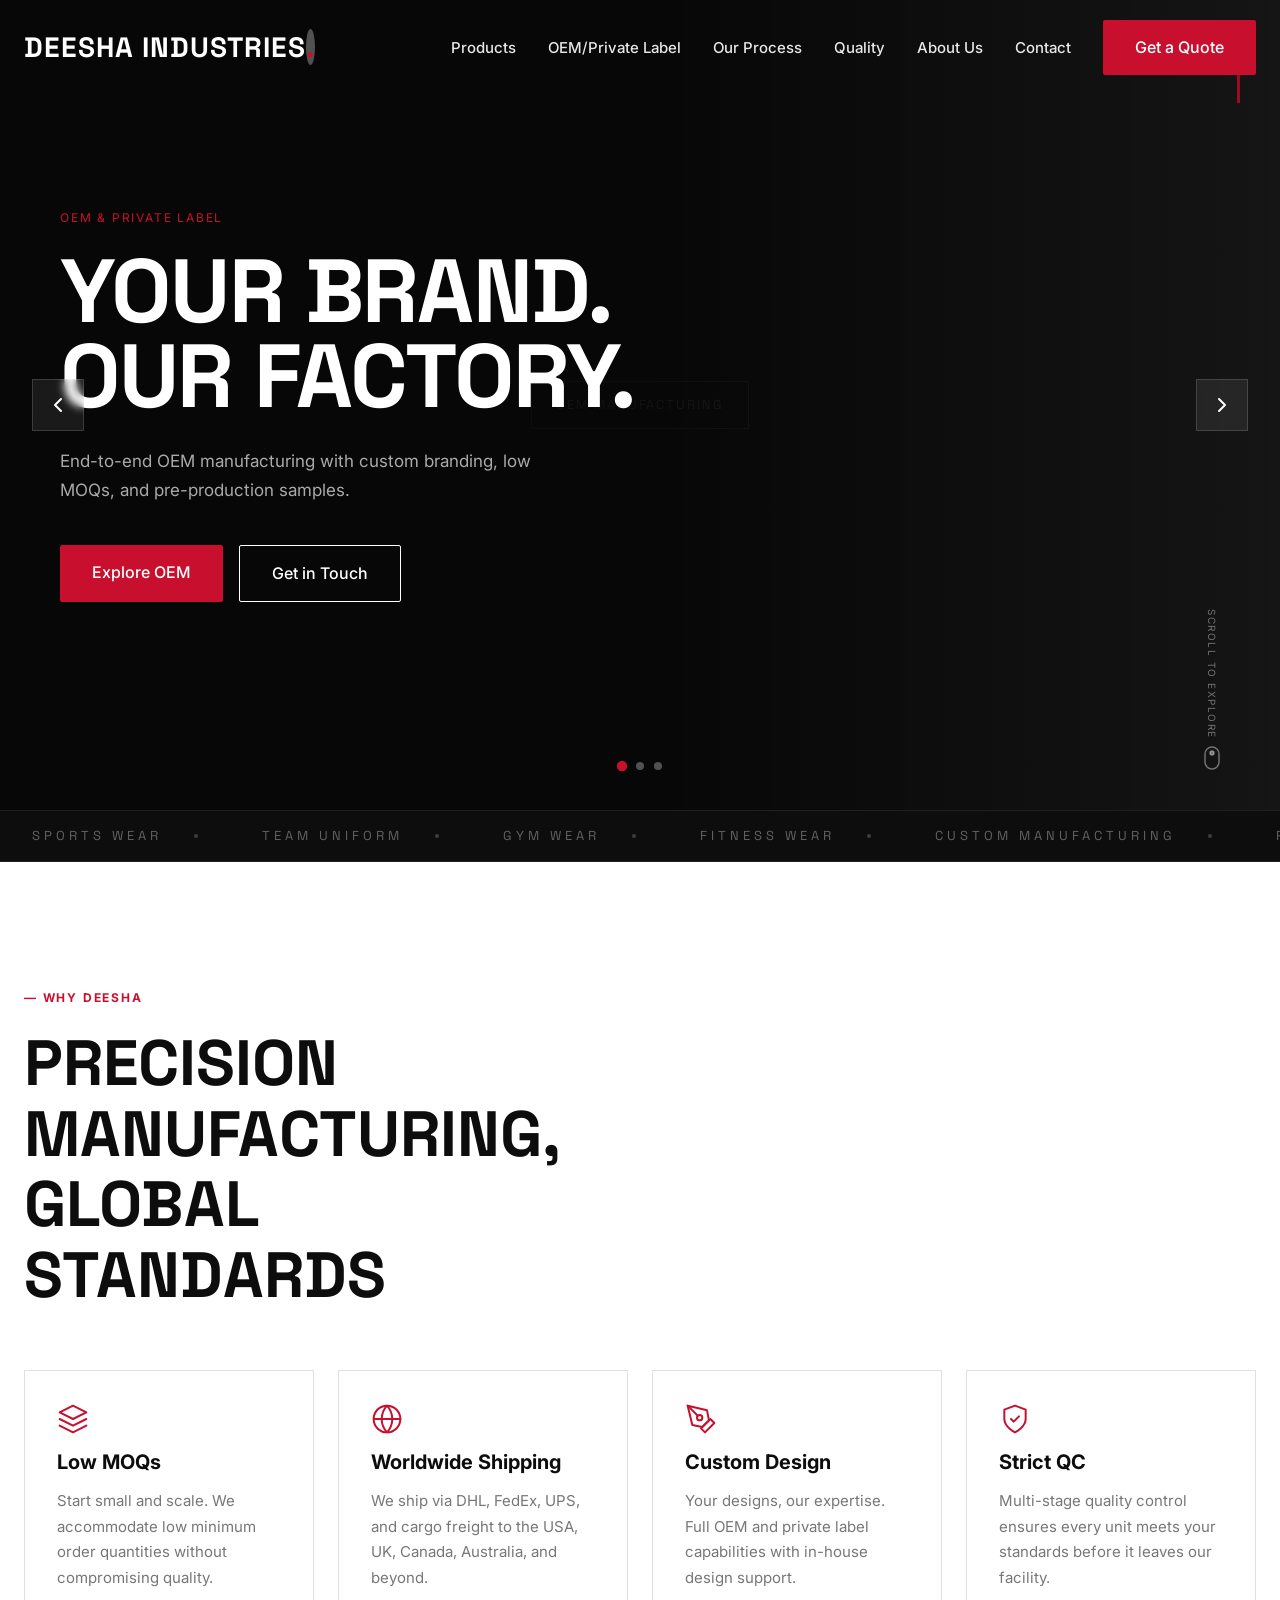
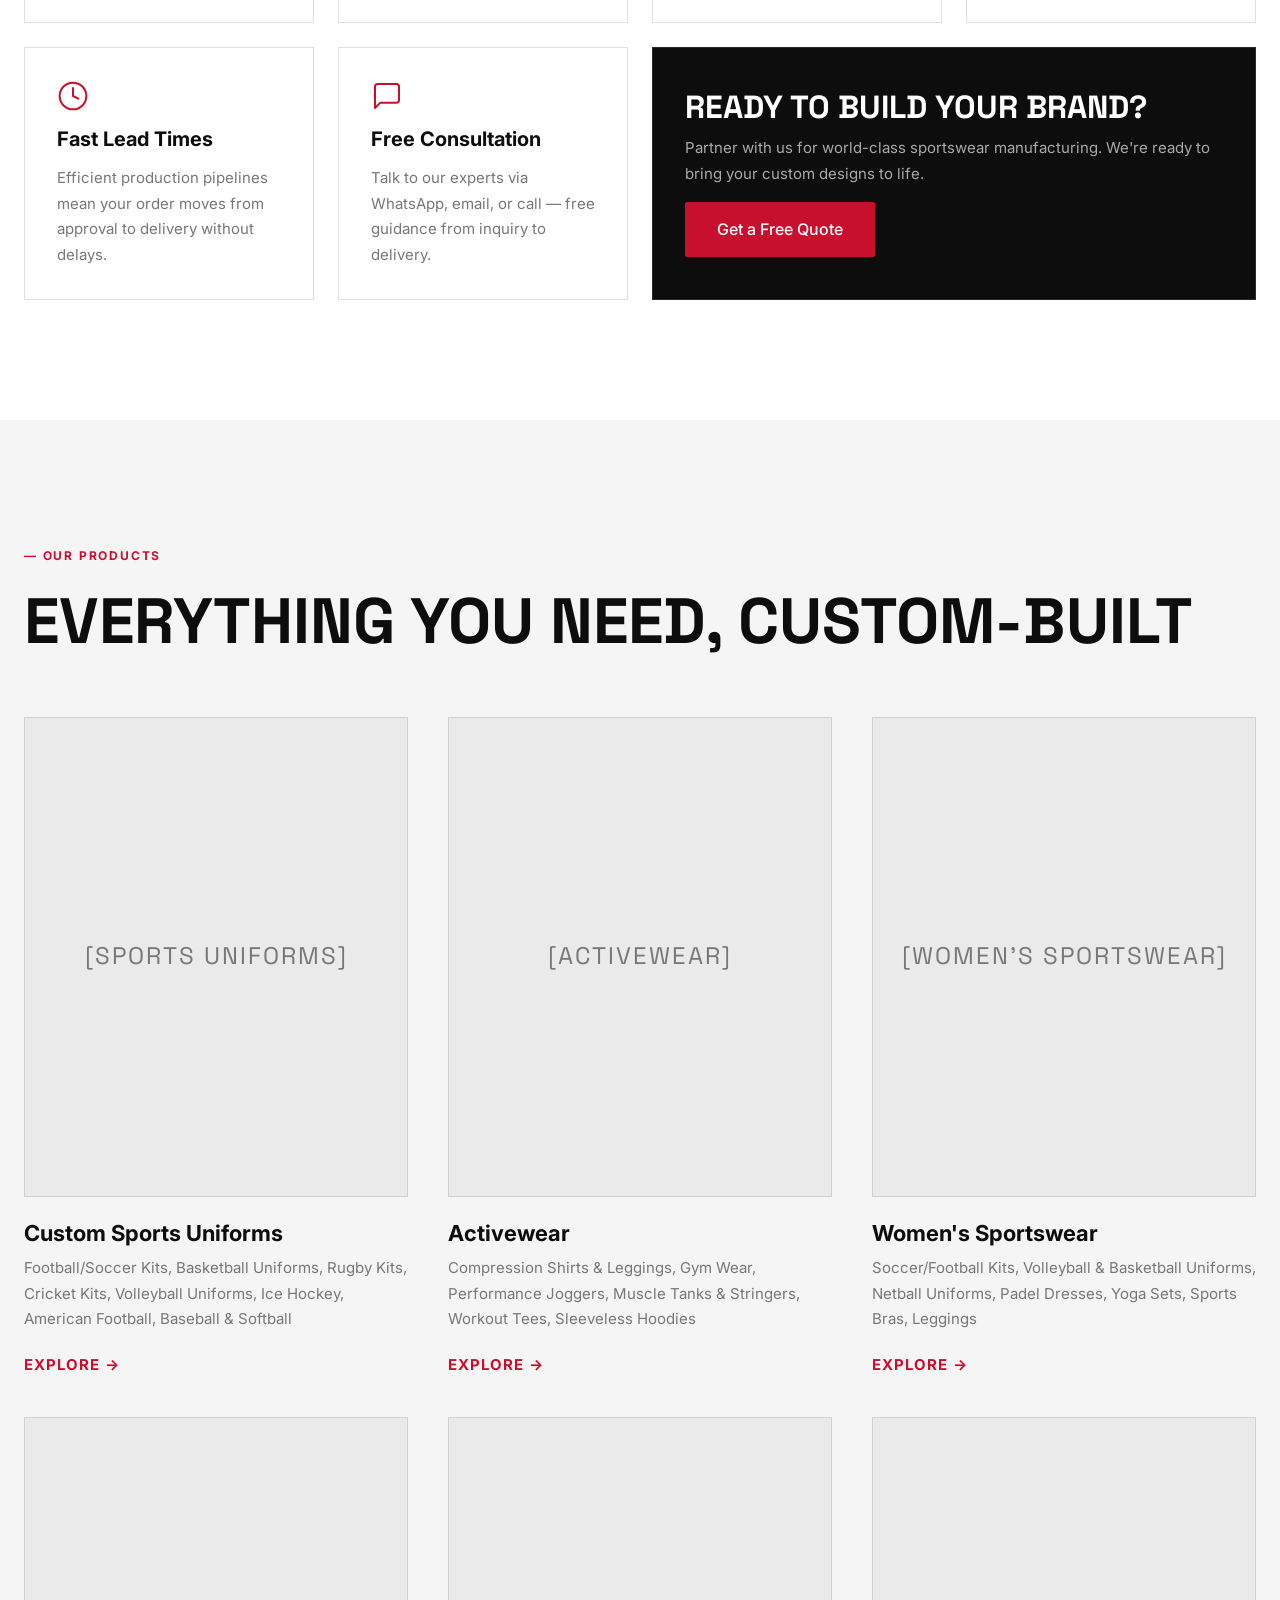
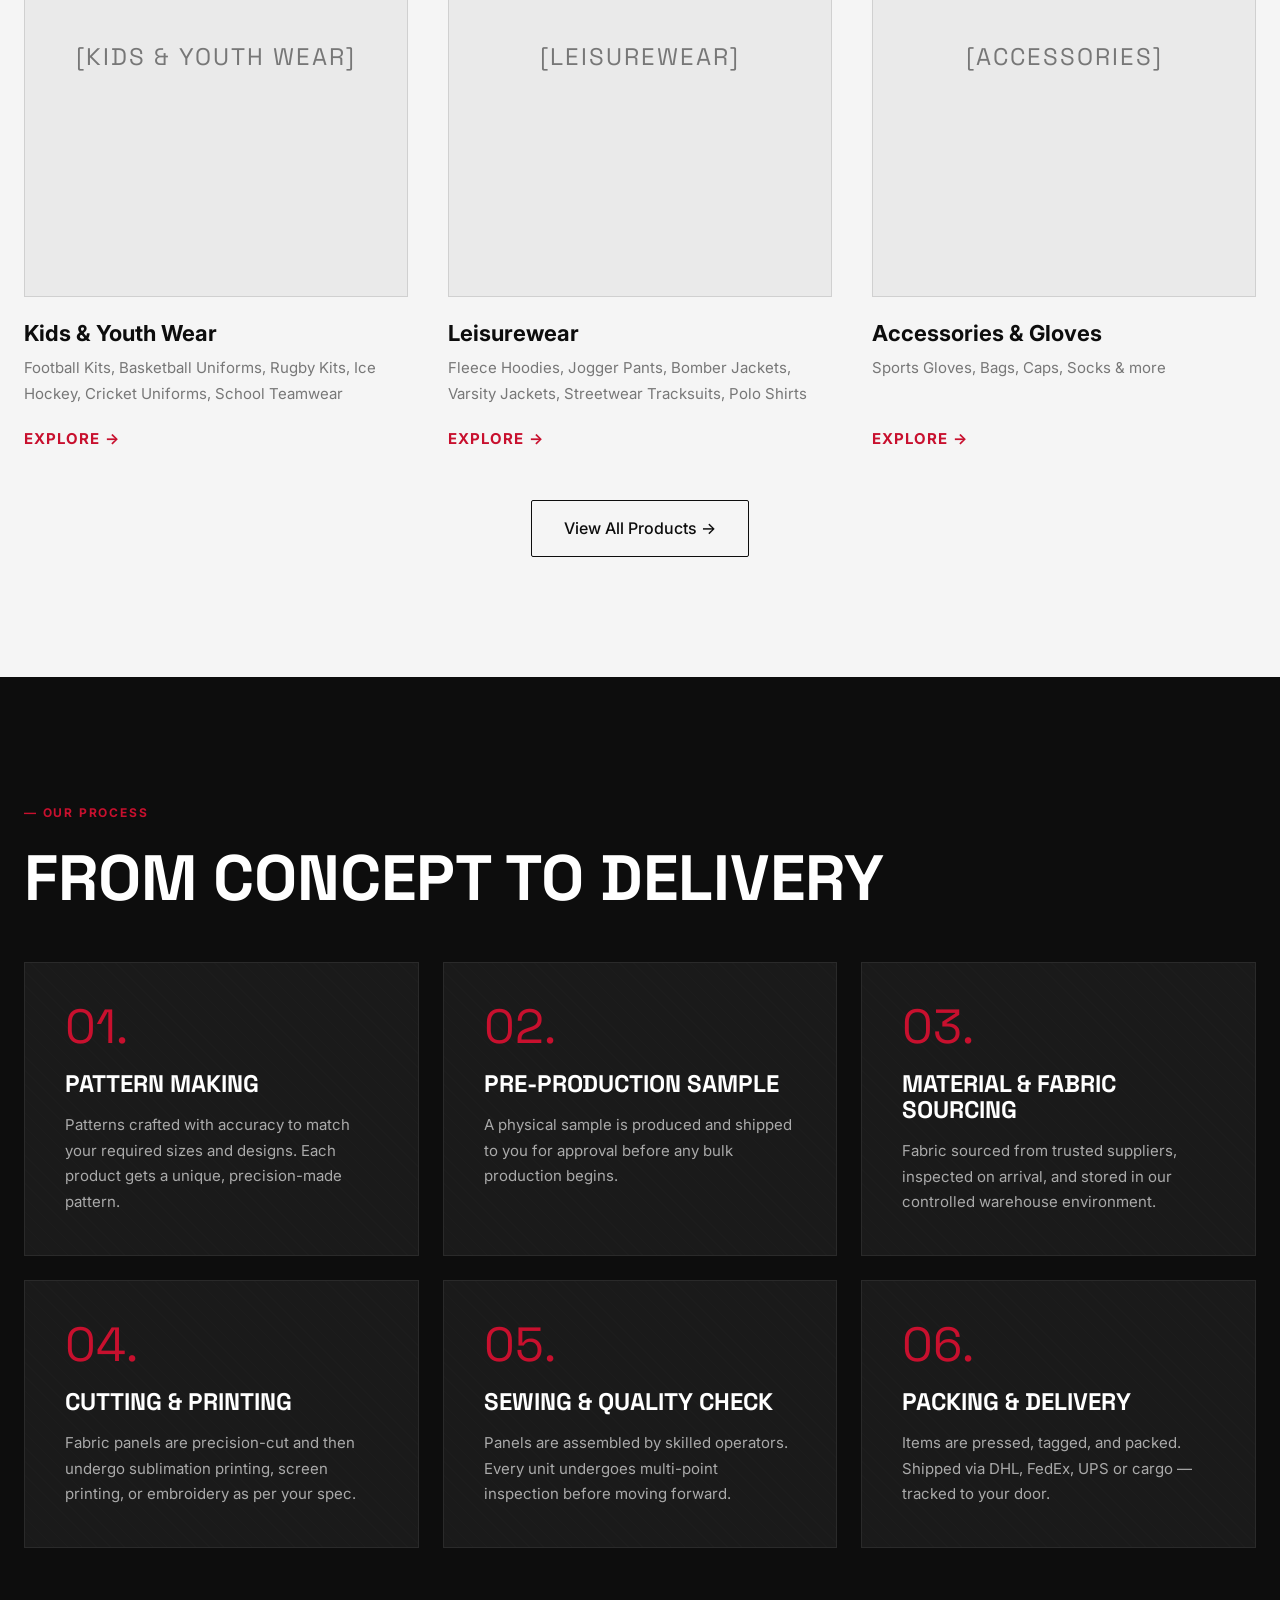
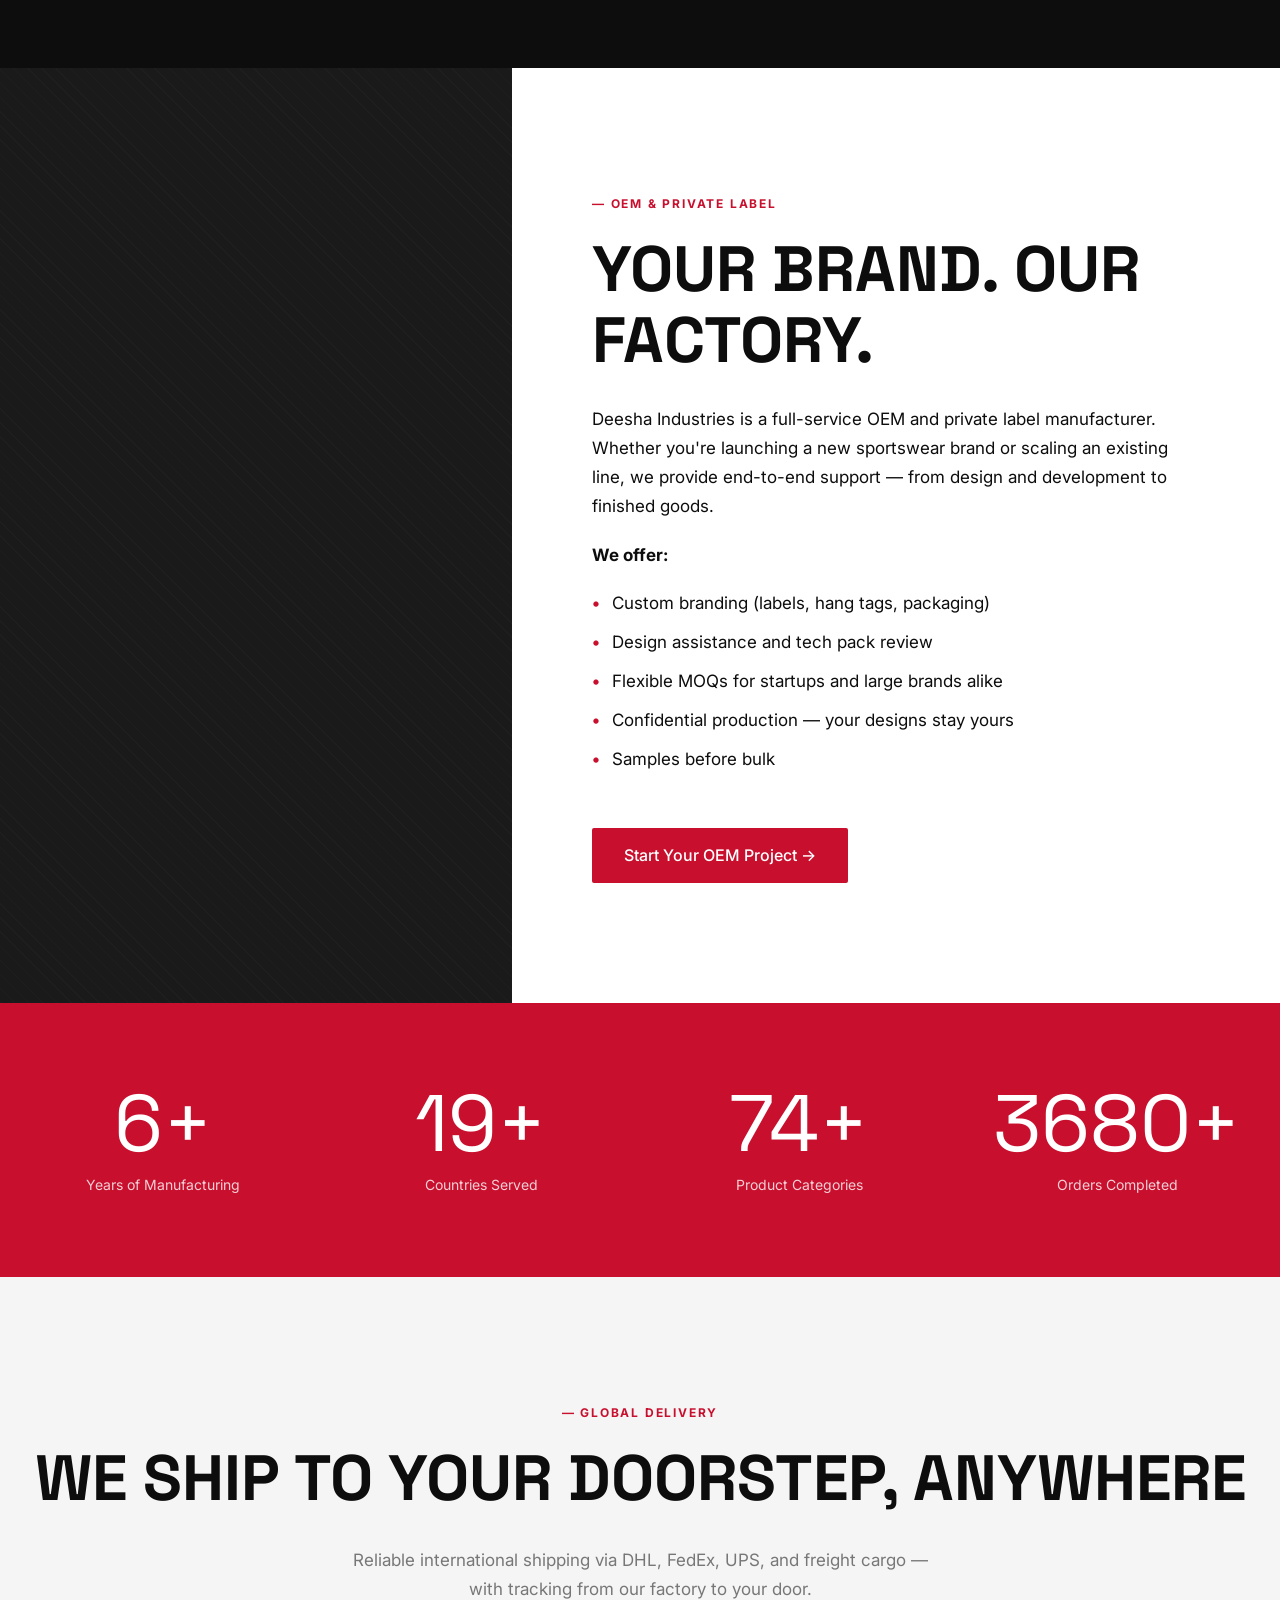
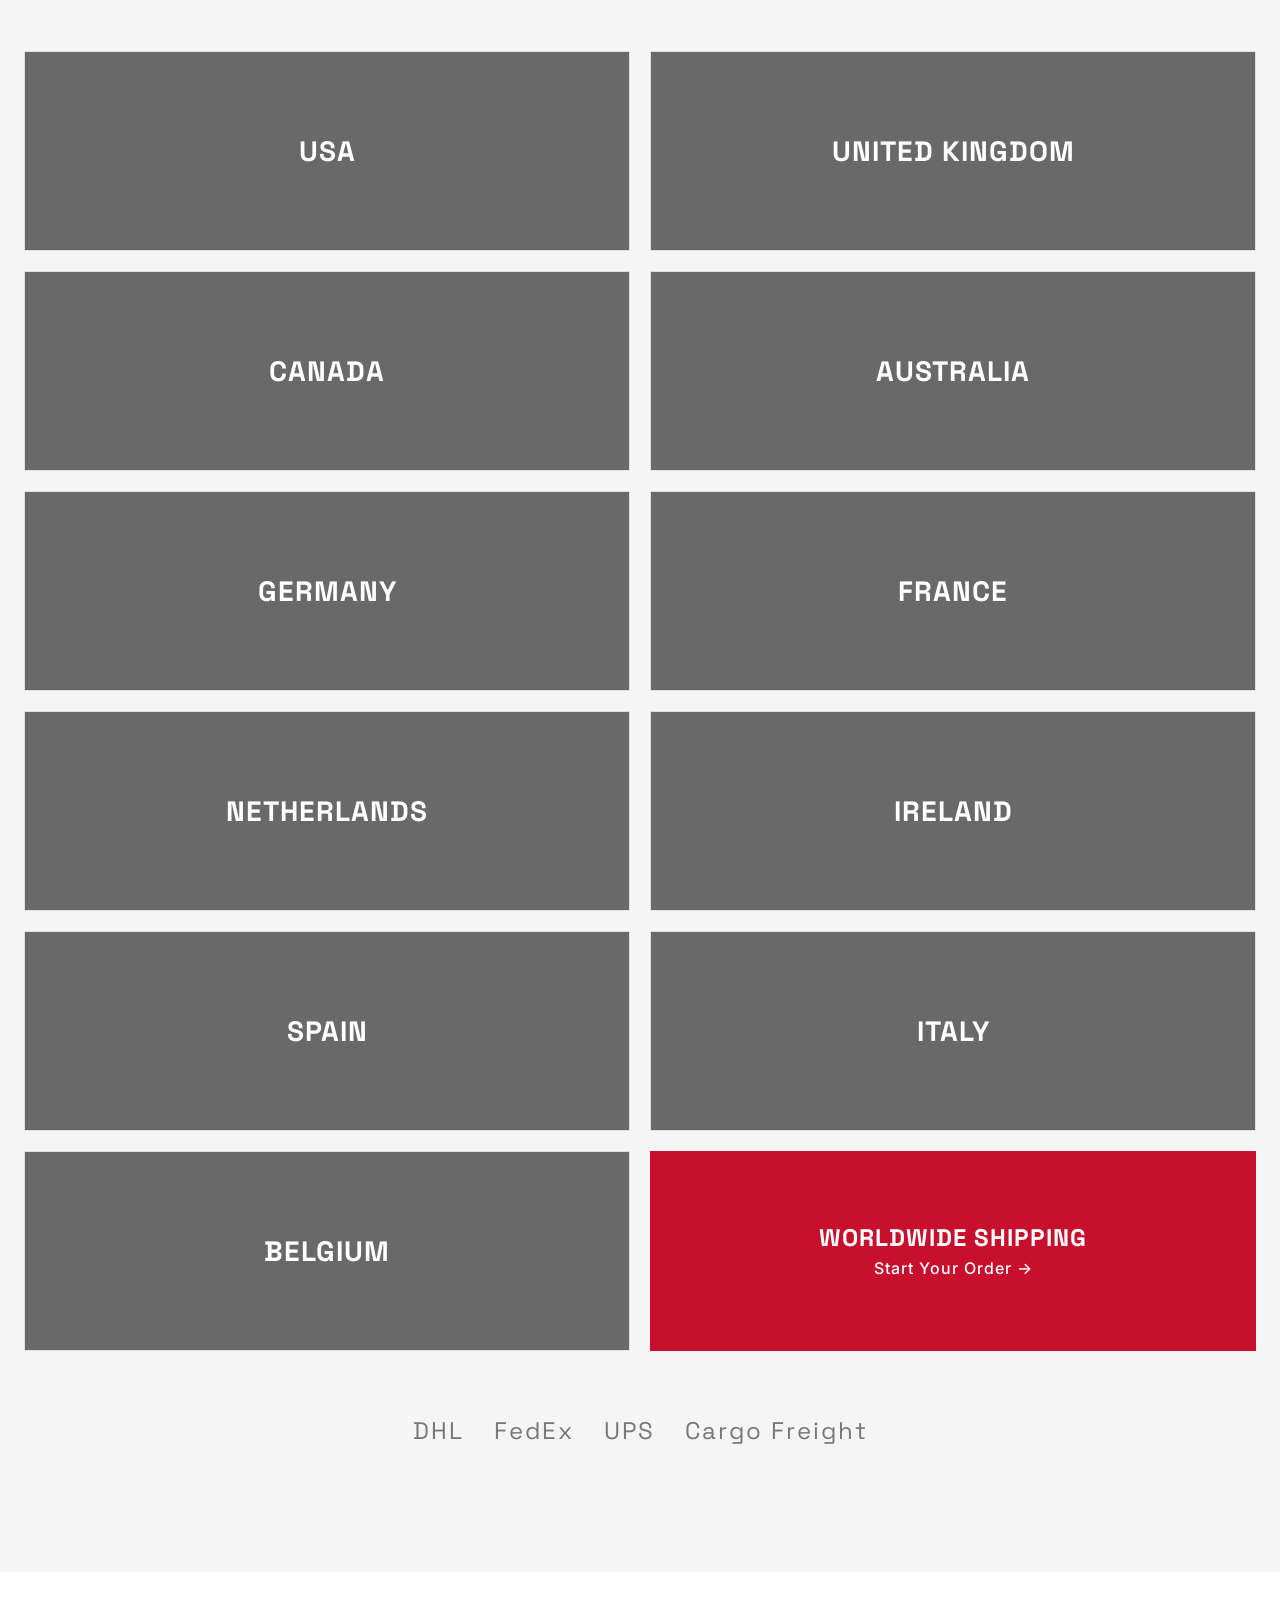
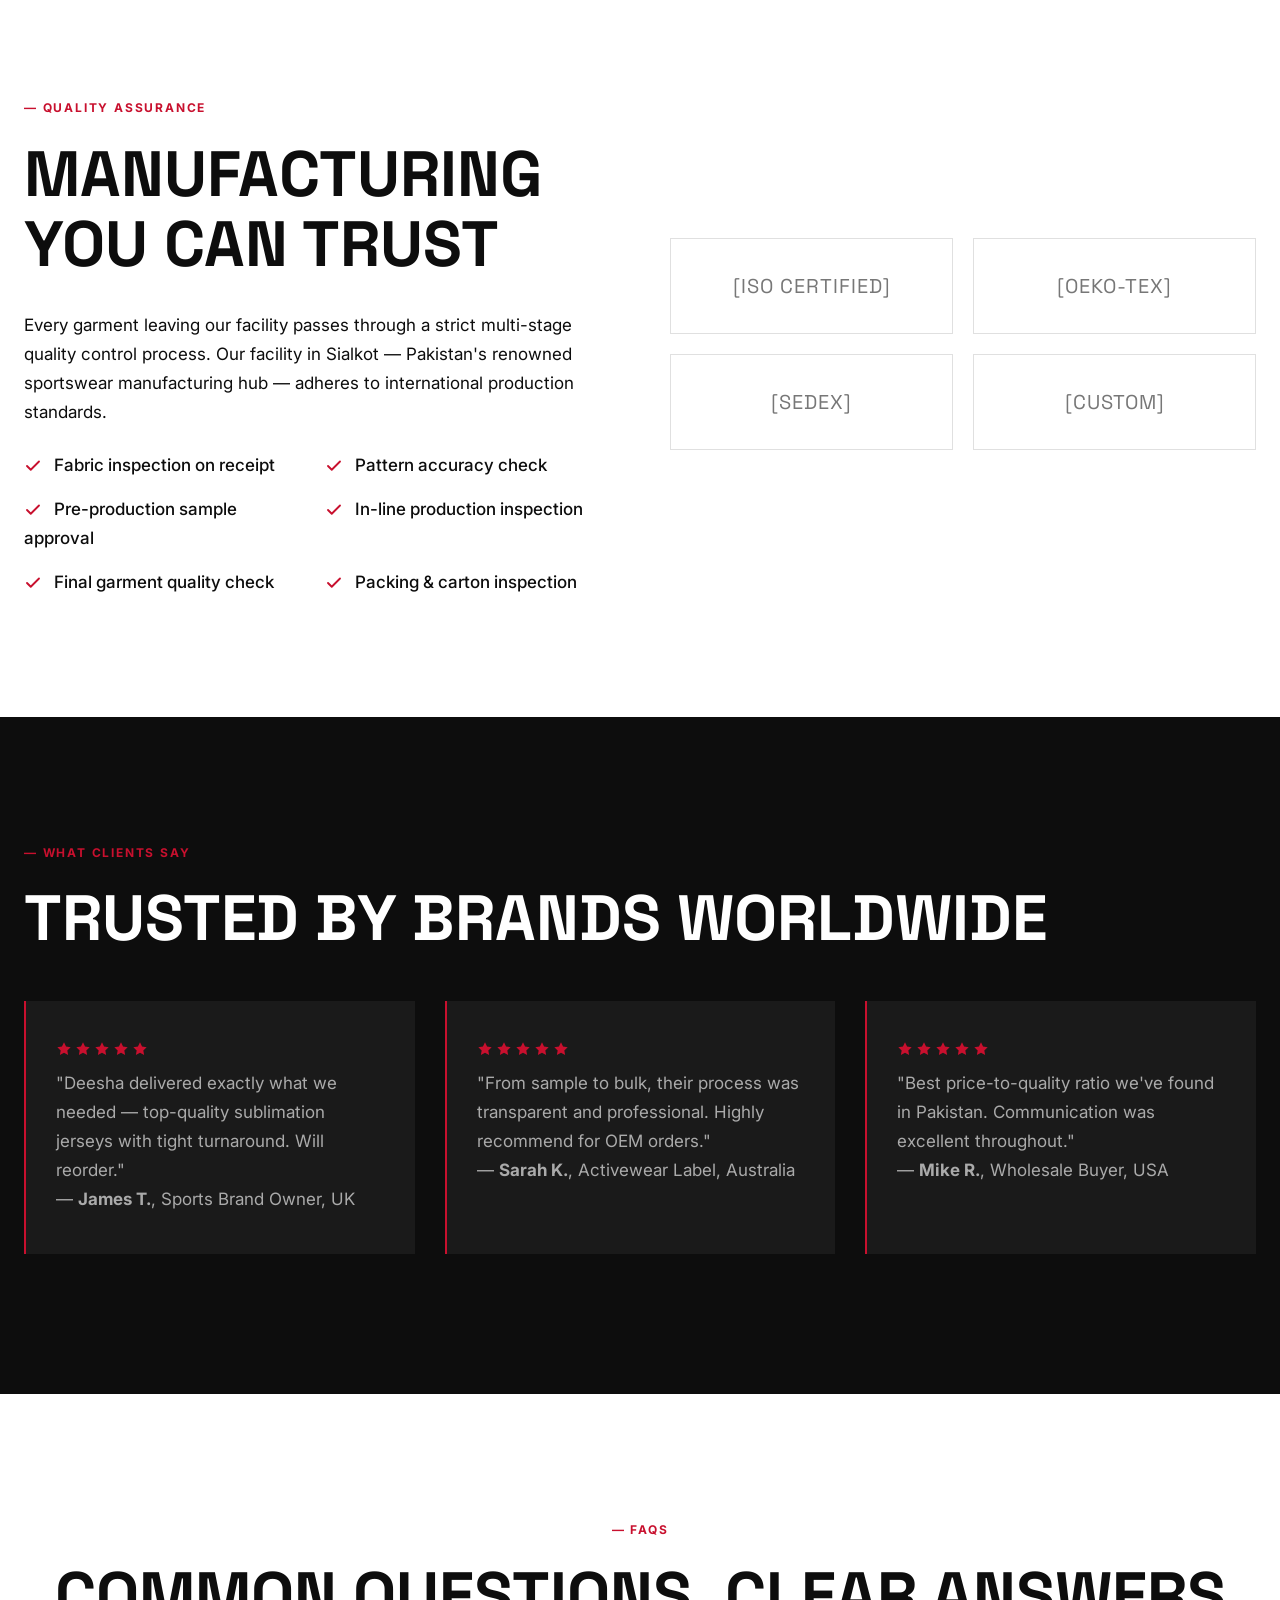
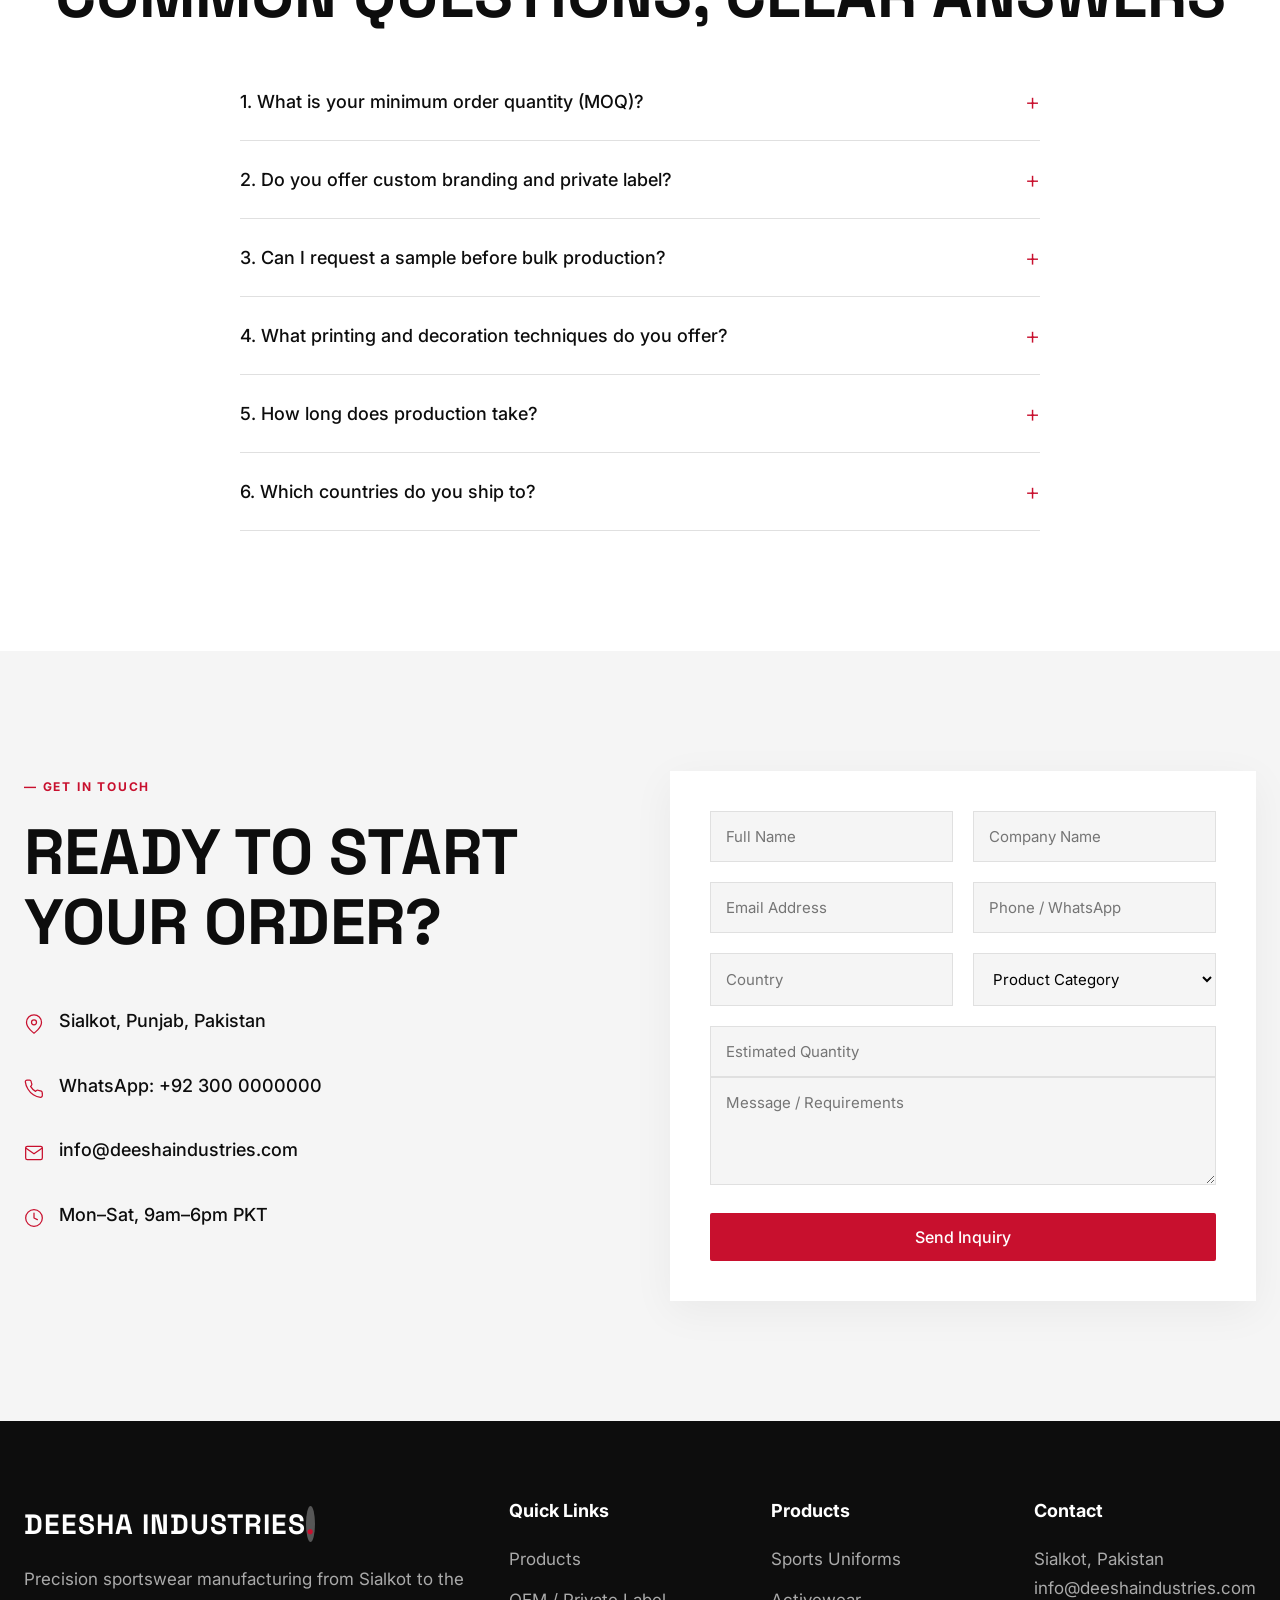
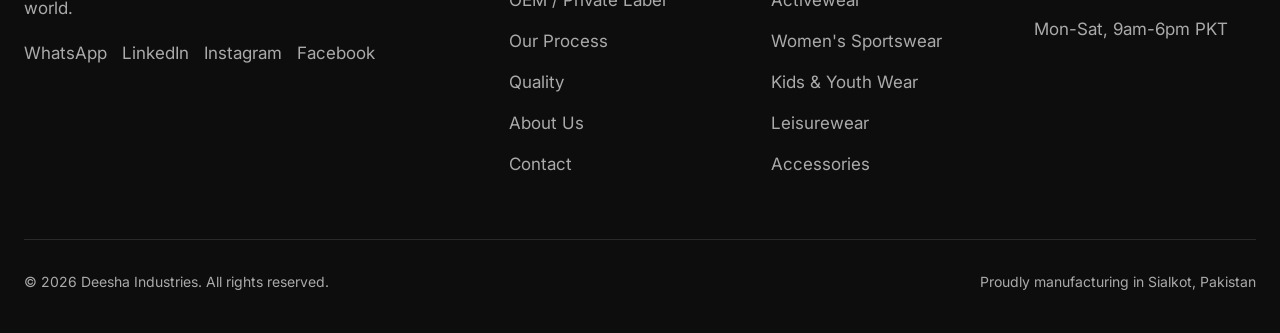
==== commit 57bb551c: "v2" ====
--- a/index.html
+++ b/index.html
@@ -9,7 +9,7 @@
     
     <link rel="preconnect" href="https://fonts.googleapis.com">
     <link rel="preconnect" href="https://fonts.gstatic.com" crossorigin>
-    <link href="https://fonts.googleapis.com/css2?family=Barlow+Condensed:wght@700&family=DM+Sans:opsz,wght@9..40,400;9..40,500&display=swap" rel="stylesheet">
+    <link href="https://fonts.googleapis.com/css2?family=Space+Grotesk:wght@400;500;600;700&family=Inter:wght@400;500;600&display=swap" rel="stylesheet">
     
     <link rel="stylesheet" href="style.css">
 </head>
@@ -52,31 +52,109 @@
     </div>
 
     <!-- Hero Section -->
-    <section id="hero" class="hero">
-        <div class="container hero-container">
-            <div class="hero-content fade-up">
-                <h1>BUILT FOR<br>PERFORMANCE.<br>MADE FOR THE WORLD.</h1>
-                <p>Custom sportswear & activewear manufacturer in Sialkot, Pakistan. OEM, private label, and wholesale production — shipped worldwide.</p>
-                <div class="hero-btns">
-                    <a href="#contact" class="btn btn-primary">Request a Quote</a>
-                    <a href="#products" class="btn btn-ghost">View Our Products</a>
-                </div>
-            </div>
-            <div class="hero-image fade-up delay-1">
-                <div class="placeholder-box">
-                    <div class="corner top-left"></div>
-                    <div class="corner top-right"></div>
-                    <div class="corner bottom-left"></div>
-                    <div class="corner bottom-right"></div>
-                    <span>[PRODUCT PHOTOGRAPHY]</span>
-                </div>
-            </div>
-        </div>
+    <section id="hero" class="hero-slider">
+        <div class="slider-wrapper">
+      
+          <!-- Slide 1 -->
+          <div class="slide active" style="background-color: #0D0D0D;">
+            <div class="slide-overlay"></div>
+            <div class="slide-content">
+              <span class="slide-eyebrow">Sialkot, Pakistan — Est. 2009</span>
+              <h1 class="slide-headline">BUILT FOR<br>PERFORMANCE.<br>MADE FOR THE WORLD.</h1>
+              <p class="slide-sub">Custom sportswear & activewear manufacturer. OEM, private label, and wholesale — shipped worldwide.</p>
+              <div class="slide-ctas">
+                <a href="#contact" class="btn btn-primary">Request a Quote</a>
+                <a href="#products" class="btn btn-ghost">View Our Products</a>
+              </div>
+            </div>
+            <!-- Placeholder image block (client replaces with real <img>) -->
+            <div class="slide-bg-placeholder" data-label="SPORTSWEAR COLLECTION"></div>
+          </div>
+      
+          <!-- Slide 2 -->
+          <div class="slide" style="background-color: #111111;">
+            <div class="slide-overlay"></div>
+            <div class="slide-content">
+              <span class="slide-eyebrow">OEM & Private Label</span>
+              <h1 class="slide-headline">YOUR BRAND.<br>OUR FACTORY.</h1>
+              <p class="slide-sub">End-to-end OEM manufacturing with custom branding, low MOQs, and pre-production samples.</p>
+              <div class="slide-ctas">
+                <a href="#oem" class="btn btn-primary">Explore OEM</a>
+                <a href="#contact" class="btn btn-ghost">Get in Touch</a>
+              </div>
+            </div>
+            <div class="slide-bg-placeholder" data-label="OEM MANUFACTURING"></div>
+          </div>
+      
+          <!-- Slide 3 -->
+          <div class="slide" style="background-color: #0A0A0A;">
+            <div class="slide-overlay"></div>
+            <div class="slide-content">
+              <span class="slide-eyebrow">Global Delivery</span>
+              <h1 class="slide-headline">QUALITY THAT<br>SHIPS WORLDWIDE.</h1>
+              <p class="slide-sub">Strict multi-stage QC. Shipped via DHL, FedEx, UPS — from our facility in Sialkot to your doorstep.</p>
+              <div class="slide-ctas">
+                <a href="#process" class="btn btn-primary">Our Process</a>
+                <a href="#quality" class="btn btn-ghost">Quality Assurance</a>
+              </div>
+            </div>
+            <div class="slide-bg-placeholder" data-label="WORLDWIDE SHIPPING"></div>
+          </div>
+      
+        </div><!-- /.slider-wrapper -->
+      
+        <!-- Prev / Next Arrows -->
+        <button class="slider-arrow slider-prev" aria-label="Previous slide">
+          <svg width="24" height="24" viewBox="0 0 24 24" fill="none" stroke="currentColor" stroke-width="2" stroke-linecap="round" stroke-linejoin="round">
+            <polyline points="15 18 9 12 15 6"></polyline>
+          </svg>
+        </button>
+        <button class="slider-arrow slider-next" aria-label="Next slide">
+          <svg width="24" height="24" viewBox="0 0 24 24" fill="none" stroke="currentColor" stroke-width="2" stroke-linecap="round" stroke-linejoin="round">
+            <polyline points="9 18 15 12 9 6"></polyline>
+          </svg>
+        </button>
+      
+        <!-- Dot Indicators -->
+        <div class="slider-dots">
+          <button class="dot active" aria-label="Slide 1"></button>
+          <button class="dot" aria-label="Slide 2"></button>
+          <button class="dot" aria-label="Slide 3"></button>
+        </div>
+      
+        <!-- Scroll indicator -->
         <div class="scroll-indicator">
-            <span>SCROLL TO EXPLORE</span>
-            <div class="arrow">↓</div>
-        </div>
-    </section>
+          <span>SCROLL TO EXPLORE</span>
+          <svg width="16" height="24" viewBox="0 0 16 24" fill="none" stroke="currentColor" stroke-width="1.5">
+            <rect x="1" y="1" width="14" height="22" rx="7"/>
+            <circle cx="8" cy="7" r="2" fill="currentColor" class="scroll-dot"/>
+          </svg>
+        </div>
+      
+      </section>
+
+    <!-- Marquee Ticker -->
+    <div class="marquee-section">
+        <div class="marquee-track">
+            <!-- Double items for seamless loop -->
+            <div class="marquee-item">Sports Wear <span class="dot"></span></div>
+            <div class="marquee-item">Team Uniform <span class="dot"></span></div>
+            <div class="marquee-item">Gym Wear <span class="dot"></span></div>
+            <div class="marquee-item">Fitness Wear <span class="dot"></span></div>
+            <div class="marquee-item">Custom Manufacturing <span class="dot"></span></div>
+            <div class="marquee-item">Private Label <span class="dot"></span></div>
+            <div class="marquee-item">OEM / ODM <span class="dot"></span></div>
+            <div class="marquee-item">Sublimation Print <span class="dot"></span></div>
+            <div class="marquee-item">Sports Wear <span class="dot"></span></div>
+            <div class="marquee-item">Team Uniform <span class="dot"></span></div>
+            <div class="marquee-item">Gym Wear <span class="dot"></span></div>
+            <div class="marquee-item">Fitness Wear <span class="dot"></span></div>
+            <div class="marquee-item">Custom Manufacturing <span class="dot"></span></div>
+            <div class="marquee-item">Private Label <span class="dot"></span></div>
+            <div class="marquee-item">OEM / ODM <span class="dot"></span></div>
+            <div class="marquee-item">Sublimation Print <span class="dot"></span></div>
+        </div>
+    </div>
 
     <!-- Why Choose Us -->
     <section id="about" class="why-us section-padding">
@@ -86,34 +164,64 @@
             
             <div class="features-grid">
                 <div class="feature-card fade-up">
-                    <div class="icon">⚡</div>
+                    <span class="icon">
+                        <svg class="section-icon" viewBox="0 0 24 24" fill="none" stroke="currentColor" stroke-width="1.5" stroke-linecap="round" stroke-linejoin="round">
+                          <polygon points="12 2 2 7 12 12 22 7 12 2"/><polyline points="2 17 12 22 22 17"/><polyline points="2 12 12 17 22 12"/>
+                        </svg>
+                    </span>
                     <h3>Low MOQs</h3>
                     <p>Start small and scale. We accommodate low minimum order quantities without compromising quality.</p>
                 </div>
                 <div class="feature-card fade-up delay-1">
-                    <div class="icon">🌍</div>
+                    <span class="icon">
+                        <svg class="section-icon" viewBox="0 0 24 24" fill="none" stroke="currentColor" stroke-width="1.5" stroke-linecap="round" stroke-linejoin="round">
+                          <circle cx="12" cy="12" r="10"/><line x1="2" y1="12" x2="22" y2="12"/><path d="M12 2a15.3 15.3 0 0 1 4 10 15.3 15.3 0 0 1-4 10 15.3 15.3 0 0 1-4-10 15.3 15.3 0 0 1 4-10z"/>
+                        </svg>
+                    </span>
                     <h3>Worldwide Shipping</h3>
                     <p>We ship via DHL, FedEx, UPS, and cargo freight to the USA, UK, Canada, Australia, and beyond.</p>
                 </div>
                 <div class="feature-card fade-up delay-2">
-                    <div class="icon">🎨</div>
+                    <span class="icon">
+                        <svg class="section-icon" viewBox="0 0 24 24" fill="none" stroke="currentColor" stroke-width="1.5" stroke-linecap="round" stroke-linejoin="round">
+                          <path d="M12 19l7-7 3 3-7 7-3-3z"/><path d="M18 13l-1.5-7.5L2 2l3.5 14.5L13 18l5-5z"/><path d="M2 2l7.586 7.586"/><circle cx="11" cy="11" r="2"/>
+                        </svg>
+                    </span>
                     <h3>Custom Design</h3>
                     <p>Your designs, our expertise. Full OEM and private label capabilities with in-house design support.</p>
                 </div>
                 <div class="feature-card fade-up delay-3">
-                    <div class="icon">✅</div>
+                    <span class="icon">
+                        <svg class="section-icon" viewBox="0 0 24 24" fill="none" stroke="currentColor" stroke-width="1.5" stroke-linecap="round" stroke-linejoin="round">
+                          <path d="M12 22s8-4 8-10V5l-8-3-8 3v7c0 6 8 10 8 10z"/><polyline points="9 12 11 14 15 10"/>
+                        </svg>
+                    </span>
                     <h3>Strict QC</h3>
                     <p>Multi-stage quality control ensures every unit meets your standards before it leaves our facility.</p>
                 </div>
                 <div class="feature-card fade-up">
-                    <div class="icon">⏱️</div>
+                    <span class="icon">
+                        <svg class="section-icon" viewBox="0 0 24 24" fill="none" stroke="currentColor" stroke-width="1.5" stroke-linecap="round" stroke-linejoin="round">
+                          <circle cx="12" cy="12" r="10"/><polyline points="12 6 12 12 16 14"/>
+                        </svg>
+                    </span>
                     <h3>Fast Lead Times</h3>
                     <p>Efficient production pipelines mean your order moves from approval to delivery without delays.</p>
                 </div>
                 <div class="feature-card fade-up delay-1">
-                    <div class="icon">💬</div>
+                    <span class="icon">
+                        <svg class="section-icon" viewBox="0 0 24 24" fill="none" stroke="currentColor" stroke-width="1.5" stroke-linecap="round" stroke-linejoin="round">
+                          <path d="M21 15a2 2 0 0 1-2 2H7l-4 4V5a2 2 0 0 1 2-2h14a2 2 0 0 1 2 2z"/>
+                        </svg>
+                    </span>
                     <h3>Free Consultation</h3>
                     <p>Talk to our experts via WhatsApp, email, or call — free guidance from inquiry to delivery.</p>
+                </div>
+                
+                <div class="feature-card fade-up delay-2 cta-feature-card">
+                    <h3>Ready to build your brand?</h3>
+                    <p>Partner with us for world-class sportswear manufacturing. We're ready to bring your custom designs to life.</p>
+                    <a href="#contact" class="btn btn-primary mt-3">Get a Free Quote</a>
                 </div>
             </div>
         </div>
@@ -188,34 +296,33 @@
             <span class="section-label dark">— OUR PROCESS</span>
             <h2 class="fade-up text-white">From Concept to Delivery</h2>
             
-            <div class="timeline fade-up">
-                <div class="timeline-line"></div>
-                <div class="timeline-step">
+            <div class="process-grid mt-5">
+                <div class="process-card fade-up">
                     <div class="step-num">01.</div>
                     <h3>Pattern Making</h3>
                     <p>Patterns crafted with accuracy to match your required sizes and designs. Each product gets a unique, precision-made pattern.</p>
                 </div>
-                <div class="timeline-step">
+                <div class="process-card fade-up delay-1">
                     <div class="step-num">02.</div>
                     <h3>Pre-Production Sample</h3>
                     <p>A physical sample is produced and shipped to you for approval before any bulk production begins.</p>
                 </div>
-                <div class="timeline-step">
+                <div class="process-card fade-up delay-2">
                     <div class="step-num">03.</div>
                     <h3>Material & Fabric Sourcing</h3>
                     <p>Fabric sourced from trusted suppliers, inspected on arrival, and stored in our controlled warehouse environment.</p>
                 </div>
-                <div class="timeline-step">
+                <div class="process-card fade-up">
                     <div class="step-num">04.</div>
                     <h3>Cutting & Printing</h3>
                     <p>Fabric panels are precision-cut and then undergo sublimation printing, screen printing, or embroidery as per your spec.</p>
                 </div>
-                <div class="timeline-step">
+                <div class="process-card fade-up delay-1">
                     <div class="step-num">05.</div>
                     <h3>Sewing & Quality Check</h3>
                     <p>Panels are assembled by skilled operators. Every unit undergoes multi-point inspection before moving forward.</p>
                 </div>
-                <div class="timeline-step">
+                <div class="process-card fade-up delay-2">
                     <div class="step-num">06.</div>
                     <h3>Packing & Delivery</h3>
                     <p>Items are pressed, tagged, and packed. Shipped via DHL, FedEx, UPS or cargo — tracked to your door.</p>
@@ -278,19 +385,54 @@
             <h2>We Ship to Your Doorstep, Anywhere</h2>
             <p class="subtext">Reliable international shipping via DHL, FedEx, UPS, and freight cargo — with tracking from our factory to your door.</p>
             
-            <div class="regions-cloud mt-5">
-                <span class="region-tag">🇺🇸 USA</span>
-                <span class="region-tag">🇬🇧 United Kingdom</span>
-                <span class="region-tag">🇨🇦 Canada</span>
-                <span class="region-tag">🇦🇺 Australia</span>
-                <span class="region-tag">🇩🇪 Germany</span>
-                <span class="region-tag">🇫🇷 France</span>
-                <span class="region-tag">🇳🇱 Netherlands</span>
-                <span class="region-tag">🇮🇪 Ireland</span>
-                <span class="region-tag">🇪🇸 Spain</span>
-                <span class="region-tag">🇮🇹 Italy</span>
-                <span class="region-tag">🇧🇪 Belgium</span>
-                <span class="region-tag">+ Worldwide</span>
+            <div class="country-grid mt-5">
+                <div class="country-card" style="background-image: url('https://images.unsplash.com/photo-1485738422979-f5c462d49f74?auto=format&fit=crop&w=800&q=80');">
+                    <div class="country-overlay"></div>
+                    <h3>USA</h3>
+                </div>
+                <div class="country-card" style="background-image: url('https://images.unsplash.com/photo-1513635269975-59663e0ac1ad?auto=format&fit=crop&w=800&q=80');">
+                    <div class="country-overlay"></div>
+                    <h3>United Kingdom</h3>
+                </div>
+                <div class="country-card" style="background-image: url('https://images.unsplash.com/photo-1503614472-8c93d56e92ce?auto=format&fit=crop&w=800&q=80');">
+                    <div class="country-overlay"></div>
+                    <h3>Canada</h3>
+                </div>
+                <div class="country-card" style="background-image: url('https://images.unsplash.com/photo-1523482580672-f109ba8cb9be?auto=format&fit=crop&w=800&q=80');">
+                    <div class="country-overlay"></div>
+                    <h3>Australia</h3>
+                </div>
+                <div class="country-card" style="background-image: url('https://images.unsplash.com/photo-1528728329032-2972f65dfb3f?auto=format&fit=crop&w=800&q=80');">
+                    <div class="country-overlay"></div>
+                    <h3>Germany</h3>
+                </div>
+                <div class="country-card" style="background-image: url('https://images.unsplash.com/photo-1502602898657-3e91760cbb34?auto=format&fit=crop&w=800&q=80');">
+                    <div class="country-overlay"></div>
+                    <h3>France</h3>
+                </div>
+                <div class="country-card" style="background-image: url('https://images.unsplash.com/photo-1512470876302-972faa2aa9a4?auto=format&fit=crop&w=800&q=80');">
+                    <div class="country-overlay"></div>
+                    <h3>Netherlands</h3>
+                </div>
+                <div class="country-card" style="background-image: url('https://images.unsplash.com/photo-1590089415225-401ed6f9db8e?auto=format&fit=crop&w=800&q=80');">
+                    <div class="country-overlay"></div>
+                    <h3>Ireland</h3>
+                </div>
+                <div class="country-card" style="background-image: url('https://images.unsplash.com/photo-1543783207-ec64e4d95325?auto=format&fit=crop&w=800&q=80');">
+                    <div class="country-overlay"></div>
+                    <h3>Spain</h3>
+                </div>
+                <div class="country-card" style="background-image: url('https://images.unsplash.com/photo-1523906834658-6e24ef2386f9?auto=format&fit=crop&w=800&q=80');">
+                    <div class="country-overlay"></div>
+                    <h3>Italy</h3>
+                </div>
+                <div class="country-card" style="background-image: url('https://images.unsplash.com/photo-1563288463-7eb66fc6b45a?auto=format&fit=crop&w=800&q=80');">
+                    <div class="country-overlay"></div>
+                    <h3>Belgium</h3>
+                </div>
+                <a href="#contact" class="country-card cta-card">
+                    <h3>Worldwide Shipping<br><span class="cta-text">Start Your Order →</span></h3>
+                </a>
             </div>
             
             <div class="partners mt-5">
@@ -312,12 +454,24 @@
                     <p>Every garment leaving our facility passes through a strict multi-stage quality control process. Our facility in Sialkot — Pakistan's renowned sportswear manufacturing hub — adheres to international production standards.</p>
                     
                     <ul class="check-list mt-4">
-                        <li>✓ Fabric inspection on receipt</li>
-                        <li>✓ Pattern accuracy check</li>
-                        <li>✓ Pre-production sample approval</li>
-                        <li>✓ In-line production inspection</li>
-                        <li>✓ Final garment quality check</li>
-                        <li>✓ Packing & carton inspection</li>
+                        <li><svg class="check-icon" viewBox="0 0 24 24" fill="none" stroke="currentColor" stroke-width="2.5" stroke-linecap="round" stroke-linejoin="round">
+  <polyline points="20 6 9 17 4 12"/>
+</svg> Fabric inspection on receipt</li>
+                        <li><svg class="check-icon" viewBox="0 0 24 24" fill="none" stroke="currentColor" stroke-width="2.5" stroke-linecap="round" stroke-linejoin="round">
+  <polyline points="20 6 9 17 4 12"/>
+</svg> Pattern accuracy check</li>
+                        <li><svg class="check-icon" viewBox="0 0 24 24" fill="none" stroke="currentColor" stroke-width="2.5" stroke-linecap="round" stroke-linejoin="round">
+  <polyline points="20 6 9 17 4 12"/>
+</svg> Pre-production sample approval</li>
+                        <li><svg class="check-icon" viewBox="0 0 24 24" fill="none" stroke="currentColor" stroke-width="2.5" stroke-linecap="round" stroke-linejoin="round">
+  <polyline points="20 6 9 17 4 12"/>
+</svg> In-line production inspection</li>
+                        <li><svg class="check-icon" viewBox="0 0 24 24" fill="none" stroke="currentColor" stroke-width="2.5" stroke-linecap="round" stroke-linejoin="round">
+  <polyline points="20 6 9 17 4 12"/>
+</svg> Final garment quality check</li>
+                        <li><svg class="check-icon" viewBox="0 0 24 24" fill="none" stroke="currentColor" stroke-width="2.5" stroke-linecap="round" stroke-linejoin="round">
+  <polyline points="20 6 9 17 4 12"/>
+</svg> Packing & carton inspection</li>
                     </ul>
                 </div>
                 <div class="certifications fade-up delay-1">
@@ -346,17 +500,65 @@
             
             <div class="testimonial-grid mt-5">
                 <div class="testimonial-card fade-up">
-                    <div class="stars">★★★★★</div>
+                    <div class="stars">
+                      <svg viewBox="0 0 24 24" fill="var(--color-accent)" stroke="none" width="16" height="16">
+                        <polygon points="12 2 15.09 8.26 22 9.27 17 14.14 18.18 21.02 12 17.77 5.82 21.02 7 14.14 2 9.27 8.91 8.26 12 2"/>
+                      </svg>
+                      <svg viewBox="0 0 24 24" fill="var(--color-accent)" stroke="none" width="16" height="16">
+                        <polygon points="12 2 15.09 8.26 22 9.27 17 14.14 18.18 21.02 12 17.77 5.82 21.02 7 14.14 2 9.27 8.91 8.26 12 2"/>
+                      </svg>
+                      <svg viewBox="0 0 24 24" fill="var(--color-accent)" stroke="none" width="16" height="16">
+                        <polygon points="12 2 15.09 8.26 22 9.27 17 14.14 18.18 21.02 12 17.77 5.82 21.02 7 14.14 2 9.27 8.91 8.26 12 2"/>
+                      </svg>
+                      <svg viewBox="0 0 24 24" fill="var(--color-accent)" stroke="none" width="16" height="16">
+                        <polygon points="12 2 15.09 8.26 22 9.27 17 14.14 18.18 21.02 12 17.77 5.82 21.02 7 14.14 2 9.27 8.91 8.26 12 2"/>
+                      </svg>
+                      <svg viewBox="0 0 24 24" fill="var(--color-accent)" stroke="none" width="16" height="16">
+                        <polygon points="12 2 15.09 8.26 22 9.27 17 14.14 18.18 21.02 12 17.77 5.82 21.02 7 14.14 2 9.27 8.91 8.26 12 2"/>
+                      </svg>
+                    </div>
                     <p class="quote">"Deesha delivered exactly what we needed — top-quality sublimation jerseys with tight turnaround. Will reorder."</p>
                     <p class="author">— <strong>James T.</strong>, Sports Brand Owner, UK</p>
                 </div>
                 <div class="testimonial-card fade-up delay-1">
-                    <div class="stars">★★★★★</div>
+                    <div class="stars">
+                      <svg viewBox="0 0 24 24" fill="var(--color-accent)" stroke="none" width="16" height="16">
+                        <polygon points="12 2 15.09 8.26 22 9.27 17 14.14 18.18 21.02 12 17.77 5.82 21.02 7 14.14 2 9.27 8.91 8.26 12 2"/>
+                      </svg>
+                      <svg viewBox="0 0 24 24" fill="var(--color-accent)" stroke="none" width="16" height="16">
+                        <polygon points="12 2 15.09 8.26 22 9.27 17 14.14 18.18 21.02 12 17.77 5.82 21.02 7 14.14 2 9.27 8.91 8.26 12 2"/>
+                      </svg>
+                      <svg viewBox="0 0 24 24" fill="var(--color-accent)" stroke="none" width="16" height="16">
+                        <polygon points="12 2 15.09 8.26 22 9.27 17 14.14 18.18 21.02 12 17.77 5.82 21.02 7 14.14 2 9.27 8.91 8.26 12 2"/>
+                      </svg>
+                      <svg viewBox="0 0 24 24" fill="var(--color-accent)" stroke="none" width="16" height="16">
+                        <polygon points="12 2 15.09 8.26 22 9.27 17 14.14 18.18 21.02 12 17.77 5.82 21.02 7 14.14 2 9.27 8.91 8.26 12 2"/>
+                      </svg>
+                      <svg viewBox="0 0 24 24" fill="var(--color-accent)" stroke="none" width="16" height="16">
+                        <polygon points="12 2 15.09 8.26 22 9.27 17 14.14 18.18 21.02 12 17.77 5.82 21.02 7 14.14 2 9.27 8.91 8.26 12 2"/>
+                      </svg>
+                    </div>
                     <p class="quote">"From sample to bulk, their process was transparent and professional. Highly recommend for OEM orders."</p>
                     <p class="author">— <strong>Sarah K.</strong>, Activewear Label, Australia</p>
                 </div>
                 <div class="testimonial-card fade-up delay-2">
-                    <div class="stars">★★★★★</div>
+                    <div class="stars">
+                      <svg viewBox="0 0 24 24" fill="var(--color-accent)" stroke="none" width="16" height="16">
+                        <polygon points="12 2 15.09 8.26 22 9.27 17 14.14 18.18 21.02 12 17.77 5.82 21.02 7 14.14 2 9.27 8.91 8.26 12 2"/>
+                      </svg>
+                      <svg viewBox="0 0 24 24" fill="var(--color-accent)" stroke="none" width="16" height="16">
+                        <polygon points="12 2 15.09 8.26 22 9.27 17 14.14 18.18 21.02 12 17.77 5.82 21.02 7 14.14 2 9.27 8.91 8.26 12 2"/>
+                      </svg>
+                      <svg viewBox="0 0 24 24" fill="var(--color-accent)" stroke="none" width="16" height="16">
+                        <polygon points="12 2 15.09 8.26 22 9.27 17 14.14 18.18 21.02 12 17.77 5.82 21.02 7 14.14 2 9.27 8.91 8.26 12 2"/>
+                      </svg>
+                      <svg viewBox="0 0 24 24" fill="var(--color-accent)" stroke="none" width="16" height="16">
+                        <polygon points="12 2 15.09 8.26 22 9.27 17 14.14 18.18 21.02 12 17.77 5.82 21.02 7 14.14 2 9.27 8.91 8.26 12 2"/>
+                      </svg>
+                      <svg viewBox="0 0 24 24" fill="var(--color-accent)" stroke="none" width="16" height="16">
+                        <polygon points="12 2 15.09 8.26 22 9.27 17 14.14 18.18 21.02 12 17.77 5.82 21.02 7 14.14 2 9.27 8.91 8.26 12 2"/>
+                      </svg>
+                    </div>
                     <p class="quote">"Best price-to-quality ratio we've found in Pakistan. Communication was excellent throughout."</p>
                     <p class="author">— <strong>Mike R.</strong>, Wholesale Buyer, USA</p>
                 </div>
@@ -365,10 +567,12 @@
     </section>
 
     <!-- FAQ -->
-    <section class="faq section-padding bg-white">
+    <section id="faqs" class="faq section-padding bg-white">
         <div class="container fade-up">
-            <span class="section-label">— FAQS</span>
-            <h2>Common Questions, Clear Answers</h2>
+            <div class="section-header">
+                <span class="section-label">— FAQS</span>
+                <h2>Common Questions, Clear Answers</h2>
+            </div>
             
             <div class="accordion mt-5">
                 <div class="accordion-item">
@@ -421,19 +625,35 @@
                     
                     <div class="info-items mt-5">
                         <div class="info-item">
-                            <span class="icon">📍</span>
+                            <span class="icon">
+                                <svg class="contact-icon" viewBox="0 0 24 24" fill="none" stroke="currentColor" stroke-width="1.5" stroke-linecap="round" stroke-linejoin="round">
+                                  <path d="M21 10c0 7-9 13-9 13s-9-6-9-13a9 9 0 0 1 18 0z"/><circle cx="12" cy="10" r="3"/>
+                                </svg>
+                            </span>
                             <p>Sialkot, Punjab, Pakistan</p>
                         </div>
                         <div class="info-item">
-                            <span class="icon">📞</span>
+                            <span class="icon">
+                                <svg class="contact-icon" viewBox="0 0 24 24" fill="none" stroke="currentColor" stroke-width="1.5" stroke-linecap="round" stroke-linejoin="round">
+                                  <path d="M22 16.92v3a2 2 0 0 1-2.18 2 19.79 19.79 0 0 1-8.63-3.07A19.5 19.5 0 0 1 4.69 12 19.79 19.79 0 0 1 1.61 3.42 2 2 0 0 1 3.6 1.25h3a2 2 0 0 1 2 1.72c.127.96.361 1.903.7 2.81a2 2 0 0 1-.45 2.11L7.91 8.89a16 16 0 0 0 6 6l.91-.91a2 2 0 0 1 2.11-.45c.907.339 1.85.573 2.81.7A2 2 0 0 1 21.73 16.92z"/>
+                                </svg>
+                            </span>
                             <p><a href="#">WhatsApp: +92 300 0000000</a></p>
                         </div>
                         <div class="info-item">
-                            <span class="icon">📧</span>
+                            <span class="icon">
+                                <svg class="contact-icon" viewBox="0 0 24 24" fill="none" stroke="currentColor" stroke-width="1.5" stroke-linecap="round" stroke-linejoin="round">
+                                  <path d="M4 4h16c1.1 0 2 .9 2 2v12c0 1.1-.9 2-2 2H4c-1.1 0-2-.9-2-2V6c0-1.1.9-2 2-2z"/><polyline points="22,6 12,13 2,6"/>
+                                </svg>
+                            </span>
                             <p><a href="mailto:info@deeshaindustries.com">info@deeshaindustries.com</a></p>
                         </div>
                         <div class="info-item">
-                            <span class="icon">⏰</span>
+                            <span class="icon">
+                                <svg class="contact-icon" viewBox="0 0 24 24" fill="none" stroke="currentColor" stroke-width="1.5" stroke-linecap="round" stroke-linejoin="round">
+                                  <circle cx="12" cy="12" r="10"/><polyline points="12 6 12 12 16 14"/>
+                                </svg>
+                            </span>
                             <p>Mon–Sat, 9am–6pm PKT</p>
                         </div>
                     </div>
--- a/style.css
+++ b/style.css
@@ -14,8 +14,8 @@
   --color-border: #E0E0E0;
   --color-border-dark: #2A2A2A;
 
-  --font-heading: 'Barlow Condensed', sans-serif;
-  --font-body: 'DM Sans', sans-serif;
+  --font-heading: 'Space Grotesk', sans-serif;
+  --font-body: 'Inter', sans-serif;
 }
 
 /* =========================================
@@ -324,48 +324,278 @@
 }
 
 /* =========================================
-   Hero Section
-   ========================================= */
-.hero {
+   Hero Slider Section
+   ========================================= */
+.hero-slider {
   position: relative;
-  min-height: 100vh;
-  background-color: var(--color-bg-dark);
-  background-image: repeating-linear-gradient(45deg, rgba(255, 255, 255, 0.02) 0, rgba(255, 255, 255, 0.02) 1px, transparent 1px, transparent 10px);
+  width: 100%;
+  height: 90vh;
+  overflow: hidden;
+  background: #0D0D0D;
+}
+
+.slider-wrapper {
+  position: relative;
+  width: 100%;
+  height: 100%;
+}
+
+.slide {
+  position: absolute;
+  inset: 0;
   display: flex;
   align-items: center;
-  padding-top: 80px;
+  opacity: 0;
+  transition: opacity 0.8s ease;
+  pointer-events: none;
+}
+
+.slide.active {
+  opacity: 1;
+  pointer-events: auto;
+}
+
+.slide-overlay {
+  position: absolute;
+  inset: 0;
+  background: linear-gradient(to right, rgba(0,0,0,0.75) 50%, rgba(0,0,0,0.2) 100%);
+  z-index: 1;
+}
+
+.slide-bg-placeholder {
+  position: absolute;
+  inset: 0;
+  background: #1A1A1A;
+  display: flex;
+  align-items: center;
+  justify-content: center;
+  z-index: 0;
+}
+
+.slide-bg-placeholder::after {
+  content: attr(data-label);
+  color: #444;
+  font-family: 'Space Grotesk', sans-serif;
+  font-size: 13px;
+  letter-spacing: 0.15em;
+  text-transform: uppercase;
+  border: 1px solid #333;
+  padding: 12px 24px;
+}
+
+/* Red corner accents on placeholder */
+.slide-bg-placeholder::before {
+  content: '';
+  position: absolute;
+  top: 40px; right: 40px;
+  width: 60px; height: 60px;
+  border-top: 3px solid var(--color-accent);
+  border-right: 3px solid var(--color-accent);
+}
+
+.slide-content {
+  position: relative;
+  z-index: 2;
+  max-width: 1280px;
+  margin: 0 auto;
+  padding: 0 60px;
+  width: 100%;
+}
+
+.slide-eyebrow {
+  display: block;
+  font-family: 'Inter', sans-serif;
+  font-size: 12px;
+  letter-spacing: 0.15em;
+  text-transform: uppercase;
+  color: var(--color-accent);
+  margin-bottom: 20px;
+}
+
+.slide-headline {
+  font-family: 'Space Grotesk', sans-serif;
+  font-size: clamp(48px, 7vw, 96px);
+  font-weight: 700;
+  color: #fff;
+  line-height: 0.95;
+  letter-spacing: -0.02em;
+  text-transform: uppercase;
+  margin-bottom: 28px;
+  max-width: 700px;
+}
+
+.slide-sub {
+  font-family: 'Inter', sans-serif;
+  font-size: 17px;
+  color: #AAAAAA;
+  max-width: 520px;
+  line-height: 1.7;
+  margin-bottom: 40px;
+}
+
+.slide-ctas {
+  display: flex;
+  gap: 16px;
+  flex-wrap: wrap;
+}
+
+/* Arrows */
+.slider-arrow {
+  position: absolute;
+  top: 50%;
+  transform: translateY(-50%);
+  z-index: 10;
+  background: rgba(255,255,255,0.08);
+  border: 1px solid rgba(255,255,255,0.15);
+  color: #fff;
+  width: 52px;
+  height: 52px;
+  display: flex;
+  align-items: center;
+  justify-content: center;
+  cursor: pointer;
+  transition: background 0.2s, border-color 0.2s;
+  backdrop-filter: blur(4px);
+}
+.slider-arrow:hover {
+  background: var(--color-accent);
+  border-color: var(--color-accent);
+}
+.slider-prev { left: 32px; }
+.slider-next { right: 32px; }
+
+/* Dots */
+.slider-dots {
+  position: absolute;
+  bottom: 40px;
+  left: 50%;
+  transform: translateX(-50%);
+  display: flex;
+  gap: 10px;
+  z-index: 10;
+}
+.dot {
+  width: 8px;
+  height: 8px;
+  border-radius: 50%;
+  background: rgba(255,255,255,0.3);
+  border: none;
+  cursor: pointer;
+  transition: background 0.3s, transform 0.3s;
+  padding: 0;
+}
+.dot.active {
+  background: var(--color-accent);
+  transform: scale(1.3);
+}
+
+/* Scroll indicator */
+.scroll-indicator {
+  position: absolute;
+  bottom: 40px;
+  right: 60px;
+  display: flex;
+  flex-direction: column;
+  align-items: center;
+  gap: 8px;
+  z-index: 10;
+  color: rgba(255,255,255,0.4);
+  left: auto;
+  transform: none;
+}
+.scroll-indicator span {
+  font-size: 10px;
+  letter-spacing: 0.15em;
+  text-transform: uppercase;
+  writing-mode: vertical-rl;
+  margin-bottom: 0;
+}
+.scroll-dot {
+  animation: scrollBounce 1.5s ease-in-out infinite;
+}
+@keyframes scrollBounce {
+  0%, 100% { transform: translateY(0); }
+  50% { transform: translateY(6px); }
+}
+
+/* Mobile */
+@media (max-width: 768px) {
+  .slide-content { padding: 0 24px; }
+  .slider-arrow { display: none; }
+  .scroll-indicator { display: none; }
+  .slider-dots { bottom: 24px; }
+}
+
+/* =========================================
+   Marquee Ticker
+   ========================================= */
+.marquee-section {
+  background: var(--color-bg-dark);
+  padding: 14px 0;
   overflow: hidden;
-}
-
-.hero-container {
-  display: grid;
-  grid-template-columns: 1fr;
-  gap: 60px;
+  border-top: 1px solid rgba(255,255,255,0.08);
+  border-bottom: 1px solid rgba(255,255,255,0.08);
+}
+
+.marquee-track {
+  display: flex;
+  gap: 0;
+  animation: marquee 25s linear infinite;
+  width: max-content;
+}
+
+.marquee-item {
+  display: flex;
   align-items: center;
-}
-
-@media (min-width: 1024px) {
-  .hero-container {
-    grid-template-columns: 1fr 1fr;
-  }
-}
-
-.hero-content h1 {
-  color: var(--color-white);
-  margin-bottom: 24px;
-}
-
-.hero-content p {
-  color: var(--color-text-on-dark);
-  font-size: 18px;
-  max-width: 500px;
-  margin-bottom: 40px;
-}
-
-.hero-btns {
-  display: flex;
-  flex-wrap: wrap;
-  gap: 20px;
+  gap: 32px;
+  padding: 0 32px;
+  white-space: nowrap;
+  font-family: var(--font-heading);
+  font-size: 13px;
+  letter-spacing: 4px;
+  text-transform: uppercase;
+  color: rgba(255,255,255,0.35);
+}
+
+.marquee-item .dot {
+  width: 4px;
+  height: 4px;
+  border-radius: 50%;
+  background: rgba(255,255,255,0.2);
+  flex-shrink: 0;
+}
+
+@keyframes marquee {
+  from { transform: translateX(0); }
+  to { transform: translateX(-50%); }
+}
+
+.section-icon {
+  width: 32px;
+  height: 32px;
+  color: var(--color-accent);
+  display: block;
+  margin-bottom: 16px;
+}
+.contact-icon {
+  width: 20px;
+  height: 20px;
+  color: var(--color-accent);
+  flex-shrink: 0;
+}
+.check-icon {
+  width: 18px;
+  height: 18px;
+  color: var(--color-accent);
+  flex-shrink: 0;
+  display: inline-block;
+  vertical-align: middle;
+  margin-right: 8px;
+}
+.stars {
+  display: flex;
+  gap: 3px;
+  margin-bottom: 12px;
 }
 
 /* Placeholders */
@@ -415,34 +645,6 @@
 .bottom-left { bottom: 0; left: 0; border-width: 0 0 2px 2px; }
 .bottom-right { bottom: 0; right: 0; border-width: 0 2px 2px 0; }
 
-.scroll-indicator {
-  position: absolute;
-  bottom: 40px;
-  left: 50%;
-  transform: translateX(-50%);
-  display: flex;
-  flex-direction: column;
-  align-items: center;
-  color: var(--color-text-on-dark);
-}
-
-.scroll-indicator span {
-  font-size: 11px;
-  text-transform: uppercase;
-  letter-spacing: 2px;
-  margin-bottom: 10px;
-}
-
-.scroll-indicator .arrow {
-  animation: bounce 2s infinite;
-}
-
-@keyframes bounce {
-  0%, 20%, 50%, 80%, 100% { transform: translateY(0); }
-  40% { transform: translateY(-10px); }
-  60% { transform: translateY(-5px); }
-}
-
 /* =========================================
    Why Us Section
    ========================================= */
@@ -499,6 +701,34 @@
   color: var(--color-text-muted);
 }
 
+.cta-feature-card {
+  background-color: var(--color-bg-dark);
+  color: var(--color-white);
+  border-color: var(--color-border-dark);
+  display: flex;
+  flex-direction: column;
+  justify-content: center;
+  align-items: flex-start;
+}
+
+.cta-feature-card h3 {
+  color: var(--color-white);
+  font-family: var(--font-heading);
+  font-size: 32px;
+  text-transform: uppercase;
+  margin-bottom: 10px;
+}
+
+.cta-feature-card p {
+  color: var(--color-text-on-dark);
+}
+
+@media (min-width: 768px) {
+  .cta-feature-card {
+    grid-column: span 2;
+  }
+}
+
 /* =========================================
    Products Section
    ========================================= */
@@ -578,59 +808,72 @@
   color: var(--color-text-on-dark);
 }
 
-.timeline {
+.process-grid {
+  display: grid;
+  grid-template-columns: 1fr;
+  gap: 24px;
+}
+
+@media (min-width: 768px) {
+  .process-grid {
+    grid-template-columns: repeat(2, 1fr);
+  }
+}
+
+@media (min-width: 1024px) {
+  .process-grid {
+    grid-template-columns: repeat(3, 1fr);
+  }
+}
+
+.process-card {
   position: relative;
-  margin-top: 60px;
+  padding: 40px;
+  background-color: var(--color-bg-mid);
+  border: 1px solid var(--color-border-dark);
+  transition: transform 0.3s ease, border-color 0.3s ease;
+  overflow: hidden;
   display: flex;
   flex-direction: column;
-  gap: 40px;
-}
-
-@media (min-width: 1024px) {
-  .timeline {
-    flex-direction: row;
-    gap: 0;
-  }
-  
-  .timeline-line {
-    position: absolute;
-    top: 40px;
-    left: 0;
-    width: 100%;
-    height: 1px;
-    background-color: var(--color-accent);
-    z-index: 1;
-  }
-}
-
-.timeline-step {
+}
+
+/* Simulate background image with a texture or color until real image */
+.process-card::before {
+  content: '';
+  position: absolute;
+  inset: 0;
+  background-image: repeating-linear-gradient(45deg, rgba(255, 255, 255, 0.02) 0, rgba(255, 255, 255, 0.02) 1px, transparent 1px, transparent 10px);
+  z-index: 0;
+  opacity: 0.5;
+}
+
+.process-card:hover {
+  transform: translateY(-5px);
+  border-color: var(--color-accent);
+}
+
+.process-card > * {
   position: relative;
-  z-index: 2;
-}
-
-@media (min-width: 1024px) {
-  .timeline-step {
-    flex: 1;
-    padding-right: 30px;
-  }
-}
-
-.step-num {
+  z-index: 1;
+}
+
+.process-card .step-num {
   font-family: var(--font-heading);
-  font-size: 64px;
+  font-size: 48px;
   color: var(--color-accent);
   line-height: 1;
   margin-bottom: 20px;
 }
 
-.timeline-step h3 {
+.process-card h3 {
   color: var(--color-white);
   font-size: 24px;
   margin-bottom: 15px;
 }
 
-.timeline-step p {
+.process-card p {
   font-size: 15px;
+  color: var(--color-text-on-dark);
 }
 
 /* =========================================
@@ -750,20 +993,80 @@
   color: var(--color-text-muted);
 }
 
-.regions-cloud {
-  display: flex;
-  flex-wrap: wrap;
+.country-grid {
+  display: grid;
+  grid-template-columns: 1fr;
+  gap: 20px;
+}
+
+@media (min-width: 600px) {
+  .country-grid {
+    grid-template-columns: repeat(2, 1fr);
+  }
+}
+
+.country-card {
+  position: relative;
+  height: 200px;
+  background-size: cover;
+  background-position: center;
+  overflow: hidden;
+  display: flex;
+  align-items: center;
   justify-content: center;
-  gap: 15px;
-  margin-top: 40px;
-}
-
-.region-tag {
-  background-color: var(--color-white);
-  padding: 10px 20px;
-  border-radius: 50px;
+  text-decoration: none;
+  transition: transform 0.3s ease;
+  border: 1px solid var(--color-border);
+}
+
+.country-card:hover {
+  transform: translateY(-5px);
+  z-index: 2;
+  box-shadow: 0 15px 30px rgba(0,0,0,0.1);
+}
+
+.country-overlay {
+  position: absolute;
+  inset: 0;
+  background: rgba(13, 13, 13, 0.6);
+  transition: background 0.3s ease;
+}
+
+.country-card:hover .country-overlay {
+  background: rgba(13, 13, 13, 0.4);
+}
+
+.country-card h3 {
+  position: relative;
+  z-index: 2;
+  color: var(--color-white);
+  font-size: 28px;
+  margin: 0;
+  text-align: center;
+  letter-spacing: 1px;
+}
+
+.country-card.cta-card {
+  background-color: var(--color-accent);
+  background-image: none;
+  border-color: var(--color-accent);
+}
+
+.country-card.cta-card:hover {
+  background-color: var(--color-accent-hover);
+}
+
+.country-card.cta-card h3 {
+  font-size: 24px;
+}
+
+.cta-text {
+  font-size: 16px;
+  font-family: var(--font-body);
+  text-transform: none;
   font-weight: 500;
-  box-shadow: 0 4px 10px rgba(0,0,0,0.05);
+  display: block;
+  margin-top: 8px;
 }
 
 .partners {
@@ -865,32 +1168,23 @@
 }
 
 .stars {
-  color: var(--color-accent);
-  font-size: 20px;
-  margin-bottom: 20px;
-}
-
-.quote {
-  font-style: italic;
-  margin-bottom: 20px;
-  font-size: 16px;
-}
-
-.author {
-  font-size: 14px;
-  color: var(--color-text-on-dark);
-}
-
-.author strong {
-  color: var(--color-white);
-}
-
-/* =========================================
-   FAQ Section
+  display: flex;
+  gap: 3px;
+  margin-bottom: 12px;
+}
+
+/* =========================================
+   Testimonials Section
    ========================================= */
 .accordion {
   max-width: 800px;
   margin: 0 auto;
+}
+
+#faqs .section-header,
+#faqs .section-label,
+#faqs h2 {
+  text-align: center;
 }
 
 .accordion-item {
